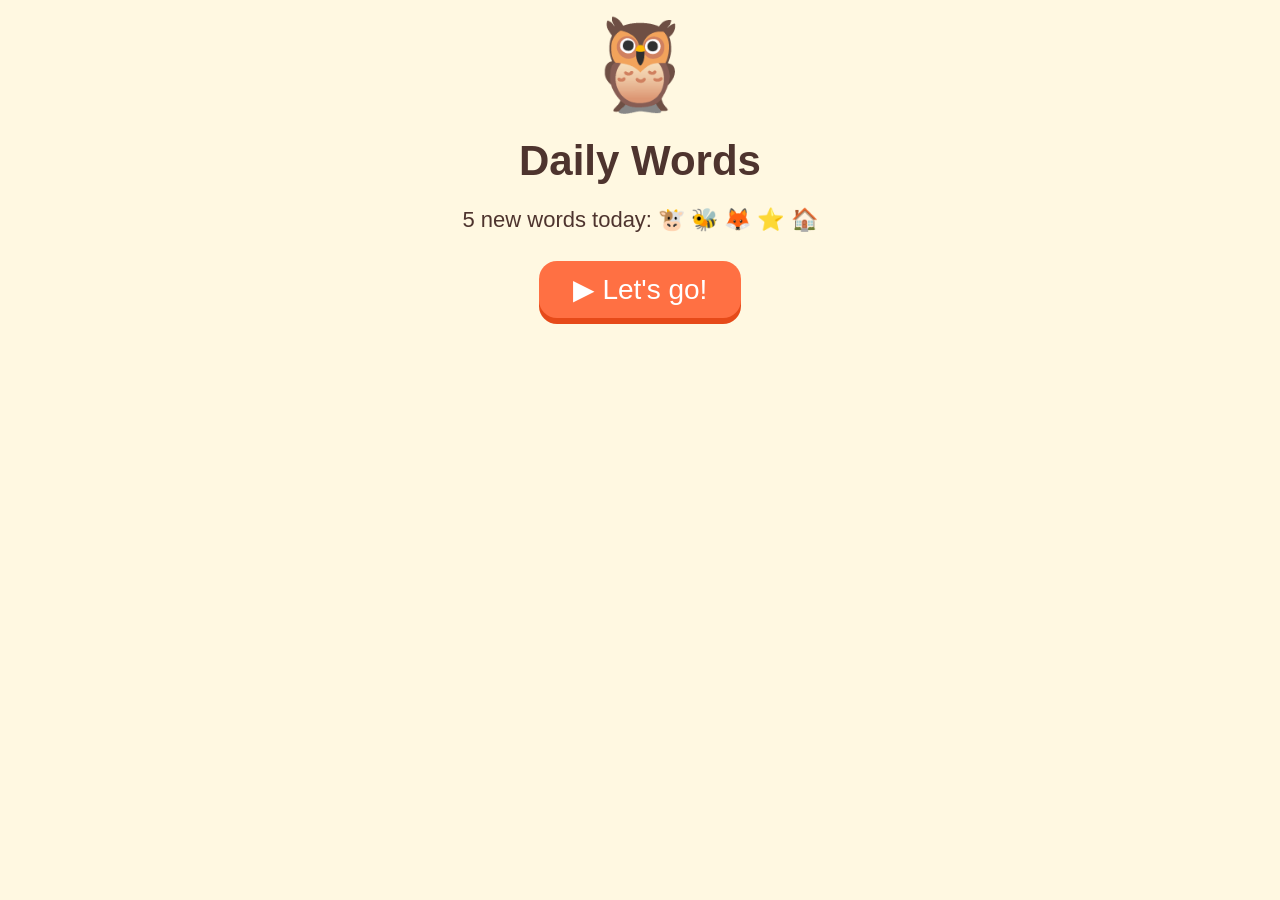
==== daily-words/index.html @ 186b1606 "Add Daily Words: a daily English word game for young kids Builds on the Spell With Me template. Each" ====
<!DOCTYPE html>
<html lang="en">
<head>
<meta charset="utf-8">
<meta name="viewport" content="width=device-width, initial-scale=1, user-scalable=no">
<title>Daily Words</title>
<style>
  * { box-sizing: border-box; -webkit-tap-highlight-color: transparent; }
  body { font-family: "Comic Sans MS", "Chalkboard SE", Arial, sans-serif; text-align: center;
         background: #fff8e1; margin: 0; padding: 12px; color: #4e342e; user-select: none; }
  button { font-family: inherit; cursor: pointer; }

  #top { display: flex; justify-content: space-between; align-items: center; max-width: 600px;
         margin: 0 auto; font-size: 22px; }
  #dots { display: flex; gap: 8px; }
  .dot { width: 18px; height: 18px; border-radius: 50%; background: #ffe0b2; }
  .dot.done { background: #66bb6a; }
  .dot.now { outline: 3px solid #ff7043; }

  #pic { font-size: 130px; line-height: 1.1; margin-top: 10px; cursor: pointer; display: inline-block; }
  #pic.bounce { animation: bounce .6s; }
  #hint-text { font-size: 18px; color: #a1887f; margin-bottom: 6px; }

  #slots { display: flex; justify-content: center; gap: 8px; margin: 10px 0 14px; }
  .slot { width: clamp(48px, 15vw, 76px); height: clamp(60px, 18vw, 90px); border-bottom: 6px solid #bcaaa4;
          font-size: clamp(40px, 12vw, 64px); color: #d7ccc8; display: flex; align-items: flex-end;
          justify-content: center; }
  .slot.filled { color: #2e7d32; border-color: #66bb6a; animation: pop .25s; }

  #tiles { min-height: 110px; }
  .tile { font-size: clamp(36px, 11vw, 50px); width: clamp(64px, 20vw, 90px); height: clamp(64px, 20vw, 90px);
          margin: 6px; border: none; border-radius: 20px; background: #42a5f5; color: white;
          box-shadow: 0 6px 0 #1e88e5; }
  .tile:active { transform: translateY(4px); box-shadow: 0 2px 0 #1e88e5; }
  .tile.wrong { background: #ef5350; box-shadow: 0 6px 0 #c62828; animation: shake .4s; }
  .tile.hint { animation: pulse 1s infinite; background: #ffca28; box-shadow: 0 6px 0 #ffa000; }

  #msg { font-size: 34px; min-height: 48px; margin: 8px 0; }
  .big { font-size: 28px; padding: 12px 34px; border-radius: 18px; border: none; background: #ff7043;
         color: white; box-shadow: 0 6px 0 #e64a19; margin: 6px; }
  .big.alt { background: #ab47bc; box-shadow: 0 6px 0 #7b1fa2; }
  .big:active { transform: translateY(4px); box-shadow: 0 2px 0 #e64a19; }
  #next { visibility: hidden; }

  .screen { display: none; }
  .screen.on { display: block; }
  #start h1, #done h1 { font-size: 42px; margin: 20px 0 6px; }
  #start .emoji { font-size: 90px; }
  #start p, #done p { font-size: 22px; }
  #learned { display: flex; flex-wrap: wrap; justify-content: center; gap: 12px; margin: 16px auto; max-width: 600px; }
  .learned { background: white; border-radius: 18px; padding: 10px 14px; font-size: 24px; border: none;
             box-shadow: 0 4px 0 #ffe0b2; min-width: 110px; }
  .learned span { display: block; font-size: 54px; }

  @keyframes pop { 0% { transform: scale(.4); } 100% { transform: scale(1); } }
  @keyframes shake { 0%,100% { transform: translateX(0); } 25% { transform: translateX(-8px); } 75% { transform: translateX(8px); } }
  @keyframes pulse { 50% { transform: scale(1.12); } }
  @keyframes bounce { 30% { transform: translateY(-25px) scale(1.1); } 60% { transform: translateY(0); } }
</style>
</head>
<body>

<!-- Start screen: a tap is needed before browsers allow speech -->
<div id="start" class="screen on">
  <div class="emoji">🦉</div>
  <h1>Daily Words</h1>
  <p id="today-label"></p>
  <p id="streak-label"></p>
  <button class="big" onclick="begin()">▶ Let's go!</button>
</div>

<!-- Play screen -->
<div id="play" class="screen">
  <div id="top">
    <span id="stars">⭐ 0</span>
    <div id="dots"></div>
    <span id="streak">🔥 0</span>
  </div>
  <div id="pic" title="Tap to hear the word"></div>
  <div id="hint-text">Tap the picture to hear it again</div>
  <div id="slots"></div>
  <div id="tiles"></div>
  <div id="msg"></div>
  <button id="next" class="big" onclick="nextWord()">Next ➜</button>
</div>

<!-- Finished screen -->
<div id="done" class="screen">
  <h1>🎉 You did it! 🎉</h1>
  <p>Today you learned:</p>
  <div id="learned"></div>
  <p id="done-streak"></p>
  <p>Come back tomorrow for new words!</p>
  <button class="big" onclick="playAgain()">🔁 Play again</button>
  <button class="big alt" onclick="bonusWord()">🎁 Bonus word</button>
</div>

<script>
  // ---------- Word bank ----------
  // Easy words (3 letters) and harder words (4–5 letters), each with a picture and a short sentence.
  const EASY = [
    { w: "cat", pic: "🐱", s: "The cat says meow." },
    { w: "dog", pic: "🐶", s: "The dog says woof." },
    { w: "sun", pic: "☀️", s: "The sun is hot." },
    { w: "bus", pic: "🚌", s: "We ride the bus." },
    { w: "pig", pic: "🐷", s: "The pig is pink." },
    { w: "cow", pic: "🐮", s: "The cow says moo." },
    { w: "bed", pic: "🛏️", s: "I sleep in my bed." },
    { w: "egg", pic: "🥚", s: "The hen lays an egg." },
    { w: "box", pic: "📦", s: "The toy is in the box." },
    { w: "fox", pic: "🦊", s: "The fox is orange." },
    { w: "bee", pic: "🐝", s: "The bee says buzz." },
    { w: "ant", pic: "🐜", s: "The ant is small." },
    { w: "owl", pic: "🦉", s: "The owl says hoot." },
    { w: "key", pic: "🔑", s: "The key opens the door." },
    { w: "car", pic: "🚗", s: "The car goes fast." },
    { w: "hat", pic: "🎩", s: "I wear a hat." },
    { w: "cup", pic: "🥤", s: "I drink from a cup." },
    { w: "red", pic: "🔴", s: "The apple is red." },
    { w: "hot", pic: "🔥", s: "Fire is hot." },
    { w: "ice", pic: "🧊", s: "Ice is cold." },
    { w: "run", pic: "🏃", s: "I can run fast." },
    { w: "yes", pic: "👍", s: "Yes, please." },
    { w: "map", pic: "🗺️", s: "Look at the map." },
    { w: "bat", pic: "🦇", s: "The bat flies at night." },
    { w: "pen", pic: "🖊️", s: "I write with a pen." },
    { w: "zoo", pic: "🦒", s: "We see animals at the zoo." },
    { w: "web", pic: "🕸️", s: "The spider makes a web." },
    { w: "toy", pic: "🧸", s: "I play with my toy." }
  ];
  const HARD = [
    { w: "ball", pic: "⚽", s: "Kick the ball." },
    { w: "fish", pic: "🐟", s: "The fish can swim." },
    { w: "frog", pic: "🐸", s: "The frog can jump." },
    { w: "duck", pic: "🦆", s: "The duck says quack." },
    { w: "cake", pic: "🎂", s: "I like birthday cake." },
    { w: "book", pic: "📖", s: "I read a book." },
    { w: "star", pic: "⭐", s: "The star shines at night." },
    { w: "moon", pic: "🌙", s: "The moon is in the sky." },
    { w: "tree", pic: "🌳", s: "The tree is tall." },
    { w: "ship", pic: "🚢", s: "The ship sails on the sea." },
    { w: "milk", pic: "🥛", s: "I drink milk." },
    { w: "bird", pic: "🐦", s: "The bird can fly." },
    { w: "door", pic: "🚪", s: "Open the door." },
    { w: "hand", pic: "✋", s: "Wave your hand." },
    { w: "rain", pic: "🌧️", s: "The rain is wet." },
    { w: "lion", pic: "🦁", s: "The lion says roar." },
    { w: "bear", pic: "🐻", s: "The bear is big." },
    { w: "shoe", pic: "👟", s: "Put on your shoe." },
    { w: "sock", pic: "🧦", s: "I have a red sock." },
    { w: "stop", pic: "🛑", s: "Stop at the red light." },
    { w: "apple", pic: "🍎", s: "I eat an apple." },
    { w: "house", pic: "🏠", s: "This is my house." },
    { w: "horse", pic: "🐴", s: "The horse can run." },
    { w: "train", pic: "🚆", s: "The train goes choo choo." },
    { w: "bread", pic: "🍞", s: "I eat bread." },
    { w: "snake", pic: "🐍", s: "The snake says hiss." },
    { w: "mouse", pic: "🐭", s: "The mouse says squeak." },
    { w: "plane", pic: "✈️", s: "The plane flies high." },
    { w: "smile", pic: "😊", s: "I smile when I am happy." },
    { w: "heart", pic: "❤️", s: "I love you with all my heart." }
  ];
  const EASY_PER_DAY = 3, HARD_PER_DAY = 2;

  // ---------- Daily selection ----------
  // Each word list is shuffled once with a fixed seed, then each day takes the next slice,
  // so every word appears before any word repeats and everyone gets the same words on the same day.
  function rng(seed) {
    return () => {
      seed |= 0; seed = seed + 0x6D2B79F5 | 0;
      let t = Math.imul(seed ^ seed >>> 15, 1 | seed);
      t = t + Math.imul(t ^ t >>> 7, 61 | t) ^ t;
      return ((t ^ t >>> 14) >>> 0) / 4294967296;
    };
  }
  function seededShuffle(arr, seed) {
    const a = arr.slice(), r = rng(seed);
    for (let k = a.length - 1; k > 0; k--) { const j = Math.floor(r() * (k + 1)); [a[k], a[j]] = [a[j], a[k]]; }
    return a;
  }
  function slice(list, count, day, seed) {
    const order = seededShuffle(list, seed), out = [];
    for (let k = 0; k < count; k++) out.push(order[(day * count + k) % order.length]);
    return out;
  }
  const now = new Date();
  const todayKey = now.getFullYear() + "-" + (now.getMonth() + 1) + "-" + now.getDate();
  const dayNum = Math.floor(Date.UTC(now.getFullYear(), now.getMonth(), now.getDate()) / 86400000);
  const yesterdayKey = (() => { const d = new Date(now); d.setDate(d.getDate() - 1);
    return d.getFullYear() + "-" + (d.getMonth() + 1) + "-" + d.getDate(); })();
  const todaysWords = slice(EASY, EASY_PER_DAY, dayNum, 7).concat(slice(HARD, HARD_PER_DAY, dayNum, 11));

  // ---------- Saved progress (best effort; the game works without it) ----------
  function load(key, fallback) { try { const v = localStorage.getItem(key); return v ? JSON.parse(v) : fallback; } catch (e) { return fallback; } }
  function save(key, val) { try { localStorage.setItem(key, JSON.stringify(val)); } catch (e) {} }
  let progress = load("dw-progress", { stars: 0, streak: 0, lastDay: null });
  let doneToday = load("dw-day-" + todayKey, []);

  // ---------- Speech ----------
  let voice = null;
  function pickVoice() {
    const vs = speechSynthesis.getVoices();
    voice = vs.find(v => /en[-_]US/i.test(v.lang) && /female|samantha|google/i.test(v.name))
         || vs.find(v => /^en/i.test(v.lang)) || null;
  }
  if ("speechSynthesis" in window) { pickVoice(); speechSynthesis.onvoiceschanged = pickVoice; }
  function say(text, rate) {
    if (!("speechSynthesis" in window)) return;
    speechSynthesis.cancel();
    const u = new SpeechSynthesisUtterance(text);
    u.rate = rate || 0.8; u.pitch = 1.1;
    if (voice) u.voice = voice;
    speechSynthesis.speak(u);
  }

  // ---------- Game ----------
  let list = todaysWords, i = 0, typed = "", misses = 0, bonus = false;
  const $ = id => document.getElementById(id);
  const cheers = ["Great job!", "Super!", "Well done!", "Awesome!", "You did it!", "Fantastic!"];

  function show(id) { document.querySelectorAll(".screen").forEach(s => s.classList.toggle("on", s.id === id)); }

  function begin() {
    say("Hello! Let's learn some words.");
    // Start at the first word not finished today
    i = todaysWords.findIndex(x => !doneToday.includes(x.w));
    if (i === -1) { showDone(); return; }
    list = todaysWords; bonus = false;
    show("play");
    setTimeout(loadWord, 1200);
  }

  function shuffle(letters) {
    const word = letters.join("");
    let out = letters;
    for (let tries = 0; tries < 20 && (tries === 0 || (out.join("") === word && letters.length > 1)); tries++)
      out = seededShuffle(letters, Math.floor(Math.random() * 1e9));
    return out;
  }

  function renderTop() {
    $("stars").textContent = "⭐ " + progress.stars;
    $("streak").textContent = "🔥 " + progress.streak;
    const dots = $("dots"); dots.innerHTML = "";
    if (bonus) return;
    todaysWords.forEach((x, k) => {
      const d = document.createElement("div");
      d.className = "dot" + (doneToday.includes(x.w) ? " done" : "") + (k === i ? " now" : "");
      dots.appendChild(d);
    });
  }

  function loadWord() {
    const cur = list[i];
    typed = ""; misses = 0;
    renderTop();
    $("pic").textContent = cur.pic;
    $("msg").textContent = "";
    $("next").style.visibility = "hidden";

    const slots = $("slots"); slots.innerHTML = "";
    cur.w.toUpperCase().split("").forEach(l => {
      const s = document.createElement("div");
      s.className = "slot"; s.textContent = l; // faint letter as a guide
      slots.appendChild(s);
    });

    const box = $("tiles"); box.innerHTML = "";
    shuffle(cur.w.toUpperCase().split("")).forEach(l => {
      const b = document.createElement("button");
      b.className = "tile"; b.textContent = l;
      b.onclick = () => tap(l, b);
      box.appendChild(b);
    });
    sayWord();
  }

  function sayWord() {
    const cur = list[i];
    $("pic").classList.remove("bounce"); void $("pic").offsetWidth; $("pic").classList.add("bounce");
    say(cur.w + ". " + cur.s + " " + cur.w + ".");
  }

  function tap(letter, btn) {
    const target = list[i].w.toUpperCase();
    if (typed === target) return;
    if (letter === target[typed.length]) {
      say(letter, 1);
      document.querySelectorAll(".tile.hint").forEach(t => t.classList.remove("hint"));
      $("slots").children[typed.length].classList.add("filled");
      typed += letter; misses = 0;
      btn.style.visibility = "hidden";
      if (typed === target) finishWord();
    } else {
      say("Oops! Try again.", 1);
      btn.classList.add("wrong");
      setTimeout(() => btn.classList.remove("wrong"), 400);
      if (++misses >= 2) showHint();
    }
  }

  function showHint() {
    const need = list[i].w.toUpperCase()[typed.length];
    const tile = [...document.querySelectorAll(".tile")].find(t => t.style.visibility !== "hidden" && t.textContent === need);
    if (tile) tile.classList.add("hint");
  }

  function finishWord() {
    const cur = list[i];
    const cheer = cheers[Math.floor(Math.random() * cheers.length)];
    $("msg").textContent = "🎉 " + cheer + " ⭐";
    progress.stars++;
    if (!bonus && !doneToday.includes(cur.w)) { doneToday.push(cur.w); save("dw-day-" + todayKey, doneToday); }
    if (!bonus && doneToday.length === todaysWords.length && progress.lastDay !== todayKey) {
      progress.streak = progress.lastDay === yesterdayKey ? progress.streak + 1 : 1;
      progress.lastDay = todayKey;
    }
    save("dw-progress", progress);
    renderTop();
    setTimeout(() => say(cheer + " " + cur.w.split("").join(", ") + ". " + cur.w + "!"), 500);
    $("next").style.visibility = "visible";
  }

  function nextWord() {
    if (bonus) { bonusWord(); return; }
    const k = todaysWords.findIndex(x => !doneToday.includes(x.w));
    if (k === -1) { showDone(); return; }
    i = k; loadWord();
  }

  function showDone() {
    show("done");
    const box = $("learned"); box.innerHTML = "";
    todaysWords.forEach(x => {
      const b = document.createElement("button");
      b.className = "learned";
      b.innerHTML = "<span>" + x.pic + "</span>" + x.w;
      b.onclick = () => say(x.w + ". " + x.s);
      box.appendChild(b);
    });
    $("done-streak").textContent = "🔥 " + progress.streak + " day" + (progress.streak === 1 ? "" : "s") + " in a row!  ⭐ " + progress.stars + " stars";
    say("You did it! You learned " + todaysWords.length + " words today. Tap a picture to hear it again.");
  }

  function playAgain() {
    list = todaysWords; bonus = false;
    doneToday = []; save("dw-day-" + todayKey, doneToday);
    i = 0; show("play"); loadWord();
  }

  function bonusWord() {
    const pool = EASY.concat(HARD).filter(x => !todaysWords.includes(x));
    list = [pool[Math.floor(Math.random() * pool.length)]];
    i = 0; bonus = true; show("play"); loadWord();
  }

  $("pic").onclick = sayWord;

  // Start screen labels
  $("today-label").textContent = doneToday.length >= todaysWords.length
    ? "You finished today's words! 🌟"
    : todaysWords.length + " new words today: " + todaysWords.map(x => x.pic).join(" ");
  $("streak-label").textContent = progress.streak ? "🔥 " + progress.streak + " day streak  ⭐ " + progress.stars : "";
</script>
</body>
</html>
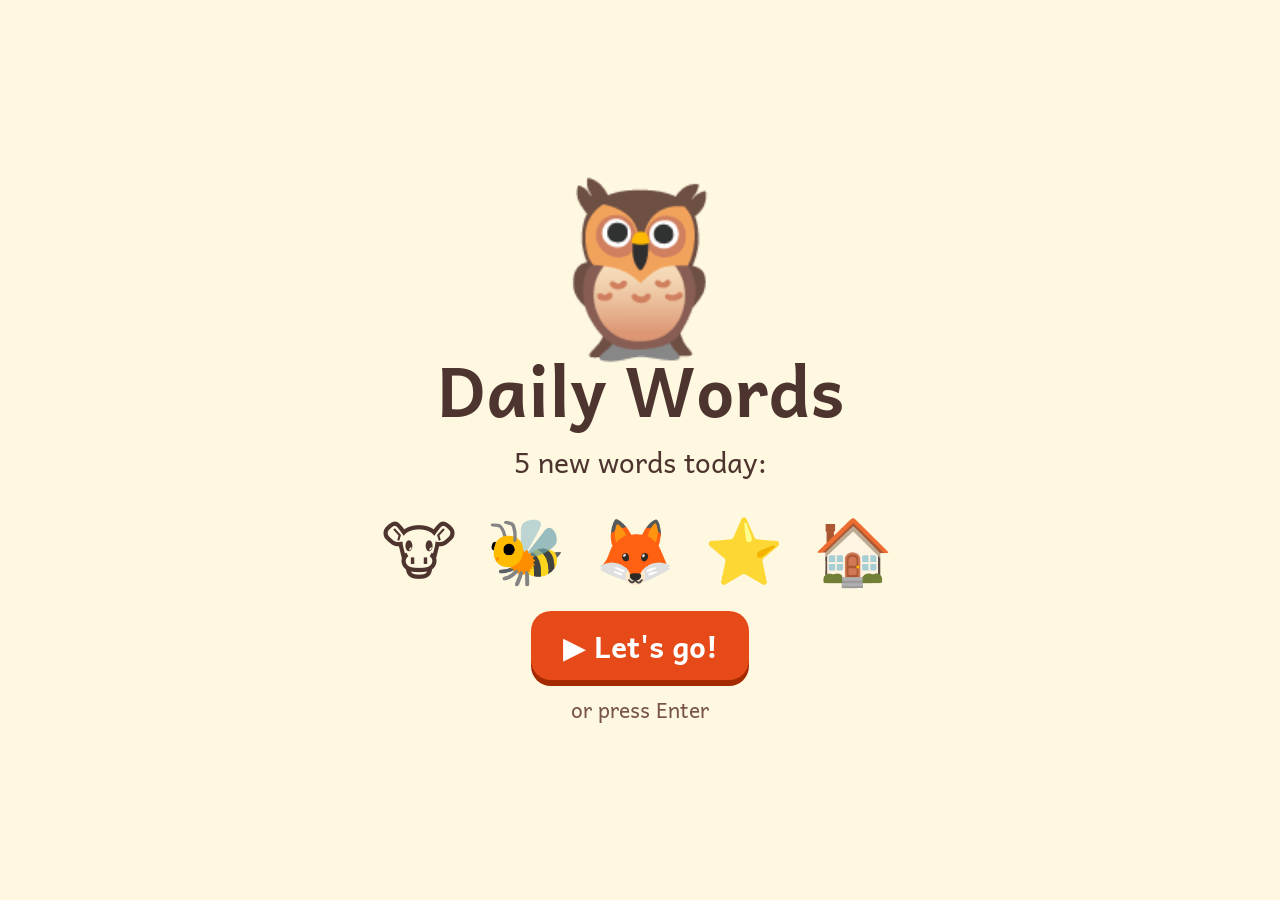
==== commit f7ee8c15: "Daily Words: responsive layout for phone, tablet and desktop Reviewed in Figma at phone, phone-lands" ====
--- a/daily-words/index.html
+++ b/daily-words/index.html
@@ -2,98 +2,214 @@
 <html lang="en">
 <head>
 <meta charset="utf-8">
-<meta name="viewport" content="width=device-width, initial-scale=1, user-scalable=no">
+<meta name="viewport" content="width=device-width, initial-scale=1, viewport-fit=cover">
+<meta name="theme-color" content="#fff8e1">
 <title>Daily Words</title>
+<link rel="preconnect" href="https://fonts.googleapis.com">
+<link rel="preconnect" href="https://fonts.gstatic.com" crossorigin>
+<link href="https://fonts.googleapis.com/css2?family=Andika:wght@400;700&display=swap" rel="stylesheet">
 <style>
+  :root {
+    --bg: #fff8e1;
+    --card: #ffffff;
+    --card-edge: #ffe0b2;
+    --ink: #4e342e;
+    --muted: #795548;
+    --guide: #d7ccc8;
+    --line: #bcaaa4;
+    --good: #2e7d32;
+    --good-soft: #66bb6a;
+    --tile: #1976d2;
+    --tile-edge: #0d47a1;
+    --wrong: #d32f2f;
+    --wrong-edge: #8e0000;
+    --hint: #ffca28;
+    --hint-edge: #ff8f00;
+    --go: #e64a19;
+    --go-edge: #a52a00;
+    --alt: #8e24aa;
+    --alt-edge: #5c007a;
+
+    /* Sizes scale with the smaller of width and height so nothing overflows */
+    --pic: clamp(84px, min(34vw, 24vh), 200px);
+    --tile-size: clamp(52px, min(16vw, 12vh), 96px);
+    --tile-font: calc(var(--tile-size) * 0.56);
+    --slot-w: clamp(44px, min(14vw, 10vh), 80px);
+    --slot-font: calc(var(--slot-w) * 0.86);
+    --gap: clamp(8px, 1.6vw, 14px);
+  }
+
   * { box-sizing: border-box; -webkit-tap-highlight-color: transparent; }
-  body { font-family: "Comic Sans MS", "Chalkboard SE", Arial, sans-serif; text-align: center;
-         background: #fff8e1; margin: 0; padding: 12px; color: #4e342e; user-select: none; }
-  button { font-family: inherit; cursor: pointer; }
-
-  #top { display: flex; justify-content: space-between; align-items: center; max-width: 600px;
-         margin: 0 auto; font-size: 22px; }
+  html, body { margin: 0; height: 100%; }
+  body { font-family: "Andika", "Comic Sans MS", "Chalkboard SE", system-ui, sans-serif; text-align: center;
+         background: var(--bg); color: var(--ink); user-select: none; -webkit-user-select: none;
+         touch-action: manipulation; }
+  button { font-family: inherit; cursor: pointer; color: inherit; }
+  button:focus-visible { outline: 4px solid var(--alt); outline-offset: 4px; }
+
+  /* ---------- Screens ---------- */
+  .screen { display: none; min-height: 100vh; min-height: 100dvh; width: 100%; max-width: 1100px; margin: 0 auto;
+            padding: max(12px, env(safe-area-inset-top)) max(16px, env(safe-area-inset-right))
+                     max(16px, env(safe-area-inset-bottom)) max(16px, env(safe-area-inset-left)); }
+  .screen.on { display: flex; flex-direction: column; align-items: center; justify-content: center; gap: 12px; }
+  h1 { font-size: clamp(32px, 7vw, 56px); margin: 0; line-height: 1.1; }
+  p { font-size: clamp(18px, 3.4vw, 24px); margin: 0; }
+
+  /* ---------- Start ---------- */
+  #start .mascot { font-size: clamp(72px, min(26vw, 20vh), 140px); line-height: 1; }
+  #today-row { font-size: clamp(32px, 9vw, 52px); letter-spacing: 6px; }
+  #streak-label:empty { display: none; }
+
+  /* ---------- Play ---------- */
+  #play.on { justify-content: flex-start; }
+  #top { display: flex; justify-content: space-between; align-items: center; width: 100%; max-width: 720px;
+         font-size: clamp(18px, 3.6vw, 26px); font-weight: 700; }
+  #top span { background: var(--card); border-radius: 999px; padding: 4px 14px; box-shadow: 0 3px 0 var(--card-edge); }
   #dots { display: flex; gap: 8px; }
-  .dot { width: 18px; height: 18px; border-radius: 50%; background: #ffe0b2; }
-  .dot.done { background: #66bb6a; }
-  .dot.now { outline: 3px solid #ff7043; }
-
-  #pic { font-size: 130px; line-height: 1.1; margin-top: 10px; cursor: pointer; display: inline-block; }
+  .dot { width: clamp(14px, 3vw, 20px); height: clamp(14px, 3vw, 20px); border-radius: 50%; background: var(--card-edge); }
+  .dot.done { background: var(--good-soft); }
+  .dot.now { outline: 3px solid var(--go); outline-offset: 2px; }
+
+  .stage { flex: 1; width: 100%; display: flex; flex-direction: column; align-items: center; justify-content: center;
+           gap: clamp(8px, 2vh, 20px); }
+  .picture { display: flex; flex-direction: column; align-items: center; gap: 6px; }
+  #pic { font-size: var(--pic); line-height: 1.1; background: var(--card); border: none; border-radius: 32px;
+         padding: 8px clamp(16px, 4vw, 32px); box-shadow: 0 6px 0 var(--card-edge); }
   #pic.bounce { animation: bounce .6s; }
-  #hint-text { font-size: 18px; color: #a1887f; margin-bottom: 6px; }
-
-  #slots { display: flex; justify-content: center; gap: 8px; margin: 10px 0 14px; }
-  .slot { width: clamp(48px, 15vw, 76px); height: clamp(60px, 18vw, 90px); border-bottom: 6px solid #bcaaa4;
-          font-size: clamp(40px, 12vw, 64px); color: #d7ccc8; display: flex; align-items: flex-end;
-          justify-content: center; }
-  .slot.filled { color: #2e7d32; border-color: #66bb6a; animation: pop .25s; }
-
-  #tiles { min-height: 110px; }
-  .tile { font-size: clamp(36px, 11vw, 50px); width: clamp(64px, 20vw, 90px); height: clamp(64px, 20vw, 90px);
-          margin: 6px; border: none; border-radius: 20px; background: #42a5f5; color: white;
-          box-shadow: 0 6px 0 #1e88e5; }
-  .tile:active { transform: translateY(4px); box-shadow: 0 2px 0 #1e88e5; }
-  .tile.wrong { background: #ef5350; box-shadow: 0 6px 0 #c62828; animation: shake .4s; }
-  .tile.hint { animation: pulse 1s infinite; background: #ffca28; box-shadow: 0 6px 0 #ffa000; }
-
-  #msg { font-size: 34px; min-height: 48px; margin: 8px 0; }
-  .big { font-size: 28px; padding: 12px 34px; border-radius: 18px; border: none; background: #ff7043;
-         color: white; box-shadow: 0 6px 0 #e64a19; margin: 6px; }
-  .big.alt { background: #ab47bc; box-shadow: 0 6px 0 #7b1fa2; }
-  .big:active { transform: translateY(4px); box-shadow: 0 2px 0 #e64a19; }
+  .hint-text { font-size: clamp(15px, 2.8vw, 19px); color: var(--muted); }
+  .kbd { display: none; }
+
+  .spell { display: flex; flex-direction: column; align-items: center; gap: clamp(8px, 2vh, 18px); width: 100%; }
+  #slots { display: flex; justify-content: center; gap: var(--gap); }
+  .slot { width: var(--slot-w); height: calc(var(--slot-w) * 1.2); border-bottom: 6px solid var(--line);
+          font-size: var(--slot-font); line-height: 1; color: var(--guide); font-weight: 700;
+          display: flex; align-items: flex-end; justify-content: center; padding-bottom: 4px; }
+  .slot.filled { color: var(--good); border-color: var(--good-soft); animation: pop .25s; }
+
+  #tiles { display: flex; flex-wrap: wrap; justify-content: center; gap: var(--gap);
+           min-height: calc(var(--tile-size) + 8px); max-width: 640px; }
+  .tile { font-size: var(--tile-font); font-weight: 700; width: var(--tile-size); height: var(--tile-size);
+          border: none; border-radius: 22%; background: var(--tile); color: #fff; box-shadow: 0 6px 0 var(--tile-edge);
+          transition: transform .08s; }
+  .tile:active { transform: translateY(4px); box-shadow: 0 2px 0 var(--tile-edge); }
+  .tile.used { visibility: hidden; }
+  .tile.wrong { background: var(--wrong); box-shadow: 0 6px 0 var(--wrong-edge); animation: shake .4s; }
+  .tile.hint { background: var(--hint); color: var(--ink); box-shadow: 0 6px 0 var(--hint-edge); animation: pulse 1s infinite; }
+
+  #msg { font-size: clamp(24px, 5vw, 36px); font-weight: 700; min-height: 1.3em; }
+  .big { font-size: clamp(22px, 4.4vw, 30px); font-weight: 700; min-height: 60px; padding: 10px 32px; border-radius: 20px;
+         border: none; background: var(--go); color: #fff; box-shadow: 0 6px 0 var(--go-edge); }
+  .big:active { transform: translateY(4px); box-shadow: 0 2px 0 var(--go-edge); }
+  .big.alt { background: var(--alt); box-shadow: 0 6px 0 var(--alt-edge); }
   #next { visibility: hidden; }
 
-  .screen { display: none; }
-  .screen.on { display: block; }
-  #start h1, #done h1 { font-size: 42px; margin: 20px 0 6px; }
-  #start .emoji { font-size: 90px; }
-  #start p, #done p { font-size: 22px; }
-  #learned { display: flex; flex-wrap: wrap; justify-content: center; gap: 12px; margin: 16px auto; max-width: 600px; }
-  .learned { background: white; border-radius: 18px; padding: 10px 14px; font-size: 24px; border: none;
-             box-shadow: 0 4px 0 #ffe0b2; min-width: 110px; }
-  .learned span { display: block; font-size: 54px; }
+  /* ---------- Done ---------- */
+  /* Flex (not grid) so an odd last row stays centred */
+  #learned { display: flex; flex-wrap: wrap; justify-content: center; gap: 12px; width: 100%; max-width: 760px; margin: 8px 0; }
+  .learned { flex: 0 0 clamp(96px, 27vw, 136px); background: var(--card); border-radius: 20px; padding: 10px;
+             font-size: clamp(20px, 4vw, 26px); border: none; box-shadow: 0 5px 0 var(--card-edge); }
+  .learned span { display: block; font-size: clamp(44px, 10vw, 64px); line-height: 1.2; }
+  .buttons { display: flex; flex-wrap: wrap; justify-content: center; gap: 12px; margin-top: 8px; }
+
+  /* ---------- Wide or landscape screens: picture on the left, spelling on the right ---------- */
+  @media (orientation: landscape) and (min-width: 640px) {
+    :root {
+      --pic: clamp(84px, min(20vw, 36vh), 280px);
+      --tile-size: clamp(52px, min(8vw, 14vh), 116px);
+      --slot-w: clamp(44px, min(7vw, 12vh), 100px);
+    }
+    #top { max-width: 1040px; }
+    .stage { flex-direction: row; justify-content: center; gap: clamp(24px, 6vw, 96px); }
+    .picture { flex: 0 0 auto; }
+    .spell { width: auto; flex: 0 1 auto; min-width: 0; }
+    #pic { padding: 16px clamp(24px, 3vw, 48px); }
+  }
+
+  /* Large desktop screens: scale the headings and start screen up too */
+  @media (min-width: 1200px) and (min-height: 760px) {
+    h1 { font-size: 68px; }
+    p { font-size: 28px; }
+    #start .mascot { font-size: 170px; }
+    #today-row { font-size: 64px; }
+    #top { font-size: 30px; }
+    .hint-text { font-size: 21px; }
+  }
+
+  /* Phones held sideways: tighten vertical spacing */
+  @media (orientation: landscape) and (max-height: 500px) {
+    .screen.on { gap: 6px; }
+    .hint-text { display: none; }
+    #start .mascot { font-size: 64px; }
+    h1 { font-size: 34px; }
+    p { font-size: 18px; }
+    .learned { flex-basis: 104px; padding: 6px; font-size: 20px; }
+    .learned span { font-size: 40px; }
+    .big { min-height: 52px; padding: 6px 26px; font-size: 22px; }
+  }
+
+  /* Mouse and keyboard: say so */
+  @media (hover: hover) and (pointer: fine) {
+    .kbd { display: inline; }
+    .tile:hover, .big:hover, #pic:hover, .learned:hover { filter: brightness(1.08); }
+  }
+
+  @media (prefers-reduced-motion: reduce) {
+    *, *::before, *::after { animation: none !important; transition: none !important; }
+  }
 
   @keyframes pop { 0% { transform: scale(.4); } 100% { transform: scale(1); } }
   @keyframes shake { 0%,100% { transform: translateX(0); } 25% { transform: translateX(-8px); } 75% { transform: translateX(8px); } }
   @keyframes pulse { 50% { transform: scale(1.12); } }
-  @keyframes bounce { 30% { transform: translateY(-25px) scale(1.1); } 60% { transform: translateY(0); } }
+  @keyframes bounce { 30% { transform: translateY(-20px) scale(1.06); } 60% { transform: translateY(0); } }
 </style>
 </head>
 <body>
 
 <!-- Start screen: a tap is needed before browsers allow speech -->
-<div id="start" class="screen on">
-  <div class="emoji">🦉</div>
+<main id="start" class="screen on">
+  <div class="mascot" aria-hidden="true">🦉</div>
   <h1>Daily Words</h1>
   <p id="today-label"></p>
+  <div id="today-row" aria-hidden="true"></div>
   <p id="streak-label"></p>
-  <button class="big" onclick="begin()">▶ Let's go!</button>
-</div>
+  <button class="big" id="go" onclick="begin()">▶ Let's go!</button>
+  <p class="hint-text kbd">or press Enter</p>
+</main>
 
 <!-- Play screen -->
-<div id="play" class="screen">
-  <div id="top">
-    <span id="stars">⭐ 0</span>
-    <div id="dots"></div>
-    <span id="streak">🔥 0</span>
+<main id="play" class="screen">
+  <header id="top">
+    <span id="stars" aria-label="Stars">⭐ 0</span>
+    <div id="dots" aria-hidden="true"></div>
+    <span id="streak" aria-label="Days in a row">🔥 0</span>
+  </header>
+  <div class="stage">
+    <section class="picture">
+      <button id="pic" aria-label="Hear the word again"></button>
+      <div class="hint-text">Tap the picture to hear it<span class="kbd"> · or press Space</span></div>
+    </section>
+    <section class="spell">
+      <div id="slots" aria-hidden="true"></div>
+      <div id="tiles"></div>
+      <div id="msg" aria-live="polite"></div>
+      <button id="next" class="big" onclick="nextWord()">Next ➜</button>
+      <div class="hint-text kbd">Type the letters on your keyboard too</div>
+    </section>
   </div>
-  <div id="pic" title="Tap to hear the word"></div>
-  <div id="hint-text">Tap the picture to hear it again</div>
-  <div id="slots"></div>
-  <div id="tiles"></div>
-  <div id="msg"></div>
-  <button id="next" class="big" onclick="nextWord()">Next ➜</button>
-</div>
+</main>
 
 <!-- Finished screen -->
-<div id="done" class="screen">
+<main id="done" class="screen">
   <h1>🎉 You did it! 🎉</h1>
   <p>Today you learned:</p>
   <div id="learned"></div>
   <p id="done-streak"></p>
   <p>Come back tomorrow for new words!</p>
-  <button class="big" onclick="playAgain()">🔁 Play again</button>
-  <button class="big alt" onclick="bonusWord()">🎁 Bonus word</button>
-</div>
+  <div class="buttons">
+    <button class="big" onclick="playAgain()">🔁 Play again</button>
+    <button class="big alt" onclick="bonusWord()">🎁 Bonus word</button>
+  </div>
+</main>
 
 <script>
   // ---------- Word bank ----------
@@ -184,10 +300,10 @@
     return out;
   }
   const now = new Date();
-  const todayKey = now.getFullYear() + "-" + (now.getMonth() + 1) + "-" + now.getDate();
+  const dateKey = d => d.getFullYear() + "-" + (d.getMonth() + 1) + "-" + d.getDate();
+  const todayKey = dateKey(now);
+  const yesterdayKey = (() => { const d = new Date(now); d.setDate(d.getDate() - 1); return dateKey(d); })();
   const dayNum = Math.floor(Date.UTC(now.getFullYear(), now.getMonth(), now.getDate()) / 86400000);
-  const yesterdayKey = (() => { const d = new Date(now); d.setDate(d.getDate() - 1);
-    return d.getFullYear() + "-" + (d.getMonth() + 1) + "-" + d.getDate(); })();
   const todaysWords = slice(EASY, EASY_PER_DAY, dayNum, 7).concat(slice(HARD, HARD_PER_DAY, dayNum, 11));
 
   // ---------- Saved progress (best effort; the game works without it) ----------
@@ -217,23 +333,28 @@
   let list = todaysWords, i = 0, typed = "", misses = 0, bonus = false;
   const $ = id => document.getElementById(id);
   const cheers = ["Great job!", "Super!", "Well done!", "Awesome!", "You did it!", "Fantastic!"];
-
-  function show(id) { document.querySelectorAll(".screen").forEach(s => s.classList.toggle("on", s.id === id)); }
+  let screen = "start";
+
+  function show(id) {
+    screen = id;
+    document.querySelectorAll(".screen").forEach(s => s.classList.toggle("on", s.id === id));
+    window.scrollTo(0, 0);
+  }
 
   function begin() {
     say("Hello! Let's learn some words.");
-    // Start at the first word not finished today
     i = todaysWords.findIndex(x => !doneToday.includes(x.w));
     if (i === -1) { showDone(); return; }
     list = todaysWords; bonus = false;
     show("play");
-    setTimeout(loadWord, 1200);
+    loadWord(false);
+    setTimeout(sayWord, 1400);
   }
 
   function shuffle(letters) {
     const word = letters.join("");
-    let out = letters;
-    for (let tries = 0; tries < 20 && (tries === 0 || (out.join("") === word && letters.length > 1)); tries++)
+    let out = seededShuffle(letters, Math.floor(Math.random() * 1e9));
+    for (let tries = 0; tries < 20 && letters.length > 1 && out.join("") === word; tries++)
       out = seededShuffle(letters, Math.floor(Math.random() * 1e9));
     return out;
   }
@@ -242,7 +363,7 @@
     $("stars").textContent = "⭐ " + progress.stars;
     $("streak").textContent = "🔥 " + progress.streak;
     const dots = $("dots"); dots.innerHTML = "";
-    if (bonus) return;
+    if (bonus) { dots.textContent = "🎁"; return; }
     todaysWords.forEach((x, k) => {
       const d = document.createElement("div");
       d.className = "dot" + (doneToday.includes(x.w) ? " done" : "") + (k === i ? " now" : "");
@@ -250,7 +371,7 @@
     });
   }
 
-  function loadWord() {
+  function loadWord(speak) {
     const cur = list[i];
     typed = ""; misses = 0;
     renderTop();
@@ -269,10 +390,11 @@
     shuffle(cur.w.toUpperCase().split("")).forEach(l => {
       const b = document.createElement("button");
       b.className = "tile"; b.textContent = l;
+      b.setAttribute("aria-label", "Letter " + l);
       b.onclick = () => tap(l, b);
       box.appendChild(b);
     });
-    sayWord();
+    if (speak !== false) sayWord();
   }
 
   function sayWord() {
@@ -283,13 +405,13 @@
 
   function tap(letter, btn) {
     const target = list[i].w.toUpperCase();
-    if (typed === target) return;
+    if (typed === target || btn.classList.contains("used")) return;
     if (letter === target[typed.length]) {
       say(letter, 1);
       document.querySelectorAll(".tile.hint").forEach(t => t.classList.remove("hint"));
       $("slots").children[typed.length].classList.add("filled");
       typed += letter; misses = 0;
-      btn.style.visibility = "hidden";
+      btn.classList.add("used");
       if (typed === target) finishWord();
     } else {
       say("Oops! Try again.", 1);
@@ -301,7 +423,7 @@
 
   function showHint() {
     const need = list[i].w.toUpperCase()[typed.length];
-    const tile = [...document.querySelectorAll(".tile")].find(t => t.style.visibility !== "hidden" && t.textContent === need);
+    const tile = [...document.querySelectorAll(".tile:not(.used)")].find(t => t.textContent === need);
     if (tile) tile.classList.add("hint");
   }
 
@@ -319,6 +441,7 @@
     renderTop();
     setTimeout(() => say(cheer + " " + cur.w.split("").join(", ") + ". " + cur.w + "!"), 500);
     $("next").style.visibility = "visible";
+    $("next").focus({ preventScroll: true });
   }
 
   function nextWord() {
@@ -349,18 +472,32 @@
   }
 
   function bonusWord() {
-    const pool = EASY.concat(HARD).filter(x => !todaysWords.includes(x));
+    const pool = EASY.concat(HARD).filter(x => !todaysWords.includes(x) && x !== list[i]);
     list = [pool[Math.floor(Math.random() * pool.length)]];
     i = 0; bonus = true; show("play"); loadWord();
   }
 
+  // ---------- Keyboard (desktop) ----------
+  document.addEventListener("keydown", e => {
+    if (e.ctrlKey || e.metaKey || e.altKey) return;
+    if (screen === "start" && e.key === "Enter") { e.preventDefault(); begin(); return; }
+    if (screen !== "play") return;
+    if (e.key === " ") { e.preventDefault(); sayWord(); return; }
+    if (e.key === "Enter" && $("next").style.visibility === "visible") { e.preventDefault(); nextWord(); return; }
+    if (/^[a-z]$/i.test(e.key)) {
+      const L = e.key.toUpperCase();
+      const free = [...document.querySelectorAll(".tile:not(.used)")].filter(t => t.textContent === L);
+      if (free.length) tap(L, free[0]);
+    }
+  });
+
   $("pic").onclick = sayWord;
 
   // Start screen labels
-  $("today-label").textContent = doneToday.length >= todaysWords.length
-    ? "You finished today's words! 🌟"
-    : todaysWords.length + " new words today: " + todaysWords.map(x => x.pic).join(" ");
-  $("streak-label").textContent = progress.streak ? "🔥 " + progress.streak + " day streak  ⭐ " + progress.stars : "";
+  const finished = doneToday.length >= todaysWords.length;
+  $("today-label").textContent = finished ? "You finished today's words! 🌟" : todaysWords.length + " new words today:";
+  $("today-row").textContent = todaysWords.map(x => x.pic).join(" ");
+  $("streak-label").textContent = progress.streak ? "🔥 " + progress.streak + " day streak  ·  ⭐ " + progress.stars + " stars" : "";
 </script>
 </body>
 </html>
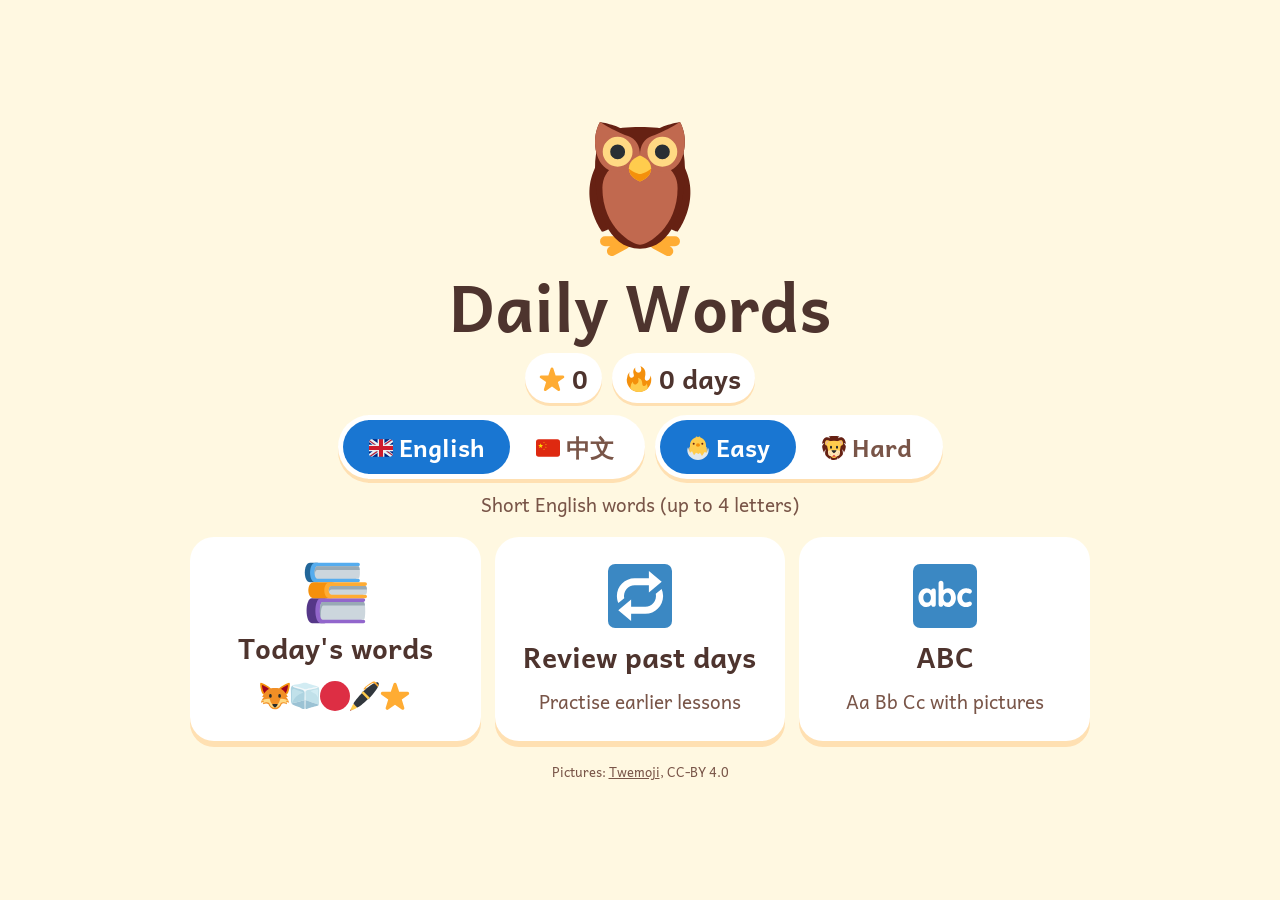
==== commit 68890bcf: "Daily Words v2: Chinese, Easy/Hard, alphabet, past-day review, pictures - Language switch: English o" ====
--- a/daily-words/index.html
+++ b/daily-words/index.html
@@ -4,500 +4,146 @@
 <meta charset="utf-8">
 <meta name="viewport" content="width=device-width, initial-scale=1, viewport-fit=cover">
 <meta name="theme-color" content="#fff8e1">
+<meta name="description" content="Daily English and Chinese words, plus the alphabet, for children aged 4 and up.">
 <title>Daily Words</title>
+<link rel="icon" href="img/1f989.svg" type="image/svg+xml">
 <link rel="preconnect" href="https://fonts.googleapis.com">
 <link rel="preconnect" href="https://fonts.gstatic.com" crossorigin>
-<link href="https://fonts.googleapis.com/css2?family=Andika:wght@400;700&display=swap" rel="stylesheet">
-<style>
-  :root {
-    --bg: #fff8e1;
-    --card: #ffffff;
-    --card-edge: #ffe0b2;
-    --ink: #4e342e;
-    --muted: #795548;
-    --guide: #d7ccc8;
-    --line: #bcaaa4;
-    --good: #2e7d32;
-    --good-soft: #66bb6a;
-    --tile: #1976d2;
-    --tile-edge: #0d47a1;
-    --wrong: #d32f2f;
-    --wrong-edge: #8e0000;
-    --hint: #ffca28;
-    --hint-edge: #ff8f00;
-    --go: #e64a19;
-    --go-edge: #a52a00;
-    --alt: #8e24aa;
-    --alt-edge: #5c007a;
-
-    /* Sizes scale with the smaller of width and height so nothing overflows */
-    --pic: clamp(84px, min(34vw, 24vh), 200px);
-    --tile-size: clamp(52px, min(16vw, 12vh), 96px);
-    --tile-font: calc(var(--tile-size) * 0.56);
-    --slot-w: clamp(44px, min(14vw, 10vh), 80px);
-    --slot-font: calc(var(--slot-w) * 0.86);
-    --gap: clamp(8px, 1.6vw, 14px);
-  }
-
-  * { box-sizing: border-box; -webkit-tap-highlight-color: transparent; }
-  html, body { margin: 0; height: 100%; }
-  body { font-family: "Andika", "Comic Sans MS", "Chalkboard SE", system-ui, sans-serif; text-align: center;
-         background: var(--bg); color: var(--ink); user-select: none; -webkit-user-select: none;
-         touch-action: manipulation; }
-  button { font-family: inherit; cursor: pointer; color: inherit; }
-  button:focus-visible { outline: 4px solid var(--alt); outline-offset: 4px; }
-
-  /* ---------- Screens ---------- */
-  .screen { display: none; min-height: 100vh; min-height: 100dvh; width: 100%; max-width: 1100px; margin: 0 auto;
-            padding: max(12px, env(safe-area-inset-top)) max(16px, env(safe-area-inset-right))
-                     max(16px, env(safe-area-inset-bottom)) max(16px, env(safe-area-inset-left)); }
-  .screen.on { display: flex; flex-direction: column; align-items: center; justify-content: center; gap: 12px; }
-  h1 { font-size: clamp(32px, 7vw, 56px); margin: 0; line-height: 1.1; }
-  p { font-size: clamp(18px, 3.4vw, 24px); margin: 0; }
-
-  /* ---------- Start ---------- */
-  #start .mascot { font-size: clamp(72px, min(26vw, 20vh), 140px); line-height: 1; }
-  #today-row { font-size: clamp(32px, 9vw, 52px); letter-spacing: 6px; }
-  #streak-label:empty { display: none; }
-
-  /* ---------- Play ---------- */
-  #play.on { justify-content: flex-start; }
-  #top { display: flex; justify-content: space-between; align-items: center; width: 100%; max-width: 720px;
-         font-size: clamp(18px, 3.6vw, 26px); font-weight: 700; }
-  #top span { background: var(--card); border-radius: 999px; padding: 4px 14px; box-shadow: 0 3px 0 var(--card-edge); }
-  #dots { display: flex; gap: 8px; }
-  .dot { width: clamp(14px, 3vw, 20px); height: clamp(14px, 3vw, 20px); border-radius: 50%; background: var(--card-edge); }
-  .dot.done { background: var(--good-soft); }
-  .dot.now { outline: 3px solid var(--go); outline-offset: 2px; }
-
-  .stage { flex: 1; width: 100%; display: flex; flex-direction: column; align-items: center; justify-content: center;
-           gap: clamp(8px, 2vh, 20px); }
-  .picture { display: flex; flex-direction: column; align-items: center; gap: 6px; }
-  #pic { font-size: var(--pic); line-height: 1.1; background: var(--card); border: none; border-radius: 32px;
-         padding: 8px clamp(16px, 4vw, 32px); box-shadow: 0 6px 0 var(--card-edge); }
-  #pic.bounce { animation: bounce .6s; }
-  .hint-text { font-size: clamp(15px, 2.8vw, 19px); color: var(--muted); }
-  .kbd { display: none; }
-
-  .spell { display: flex; flex-direction: column; align-items: center; gap: clamp(8px, 2vh, 18px); width: 100%; }
-  #slots { display: flex; justify-content: center; gap: var(--gap); }
-  .slot { width: var(--slot-w); height: calc(var(--slot-w) * 1.2); border-bottom: 6px solid var(--line);
-          font-size: var(--slot-font); line-height: 1; color: var(--guide); font-weight: 700;
-          display: flex; align-items: flex-end; justify-content: center; padding-bottom: 4px; }
-  .slot.filled { color: var(--good); border-color: var(--good-soft); animation: pop .25s; }
-
-  #tiles { display: flex; flex-wrap: wrap; justify-content: center; gap: var(--gap);
-           min-height: calc(var(--tile-size) + 8px); max-width: 640px; }
-  .tile { font-size: var(--tile-font); font-weight: 700; width: var(--tile-size); height: var(--tile-size);
-          border: none; border-radius: 22%; background: var(--tile); color: #fff; box-shadow: 0 6px 0 var(--tile-edge);
-          transition: transform .08s; }
-  .tile:active { transform: translateY(4px); box-shadow: 0 2px 0 var(--tile-edge); }
-  .tile.used { visibility: hidden; }
-  .tile.wrong { background: var(--wrong); box-shadow: 0 6px 0 var(--wrong-edge); animation: shake .4s; }
-  .tile.hint { background: var(--hint); color: var(--ink); box-shadow: 0 6px 0 var(--hint-edge); animation: pulse 1s infinite; }
-
-  #msg { font-size: clamp(24px, 5vw, 36px); font-weight: 700; min-height: 1.3em; }
-  .big { font-size: clamp(22px, 4.4vw, 30px); font-weight: 700; min-height: 60px; padding: 10px 32px; border-radius: 20px;
-         border: none; background: var(--go); color: #fff; box-shadow: 0 6px 0 var(--go-edge); }
-  .big:active { transform: translateY(4px); box-shadow: 0 2px 0 var(--go-edge); }
-  .big.alt { background: var(--alt); box-shadow: 0 6px 0 var(--alt-edge); }
-  #next { visibility: hidden; }
-
-  /* ---------- Done ---------- */
-  /* Flex (not grid) so an odd last row stays centred */
-  #learned { display: flex; flex-wrap: wrap; justify-content: center; gap: 12px; width: 100%; max-width: 760px; margin: 8px 0; }
-  .learned { flex: 0 0 clamp(96px, 27vw, 136px); background: var(--card); border-radius: 20px; padding: 10px;
-             font-size: clamp(20px, 4vw, 26px); border: none; box-shadow: 0 5px 0 var(--card-edge); }
-  .learned span { display: block; font-size: clamp(44px, 10vw, 64px); line-height: 1.2; }
-  .buttons { display: flex; flex-wrap: wrap; justify-content: center; gap: 12px; margin-top: 8px; }
-
-  /* ---------- Wide or landscape screens: picture on the left, spelling on the right ---------- */
-  @media (orientation: landscape) and (min-width: 640px) {
-    :root {
-      --pic: clamp(84px, min(20vw, 36vh), 280px);
-      --tile-size: clamp(52px, min(8vw, 14vh), 116px);
-      --slot-w: clamp(44px, min(7vw, 12vh), 100px);
-    }
-    #top { max-width: 1040px; }
-    .stage { flex-direction: row; justify-content: center; gap: clamp(24px, 6vw, 96px); }
-    .picture { flex: 0 0 auto; }
-    .spell { width: auto; flex: 0 1 auto; min-width: 0; }
-    #pic { padding: 16px clamp(24px, 3vw, 48px); }
-  }
-
-  /* Large desktop screens: scale the headings and start screen up too */
-  @media (min-width: 1200px) and (min-height: 760px) {
-    h1 { font-size: 68px; }
-    p { font-size: 28px; }
-    #start .mascot { font-size: 170px; }
-    #today-row { font-size: 64px; }
-    #top { font-size: 30px; }
-    .hint-text { font-size: 21px; }
-  }
-
-  /* Phones held sideways: tighten vertical spacing */
-  @media (orientation: landscape) and (max-height: 500px) {
-    .screen.on { gap: 6px; }
-    .hint-text { display: none; }
-    #start .mascot { font-size: 64px; }
-    h1 { font-size: 34px; }
-    p { font-size: 18px; }
-    .learned { flex-basis: 104px; padding: 6px; font-size: 20px; }
-    .learned span { font-size: 40px; }
-    .big { min-height: 52px; padding: 6px 26px; font-size: 22px; }
-  }
-
-  /* Mouse and keyboard: say so */
-  @media (hover: hover) and (pointer: fine) {
-    .kbd { display: inline; }
-    .tile:hover, .big:hover, #pic:hover, .learned:hover { filter: brightness(1.08); }
-  }
-
-  @media (prefers-reduced-motion: reduce) {
-    *, *::before, *::after { animation: none !important; transition: none !important; }
-  }
-
-  @keyframes pop { 0% { transform: scale(.4); } 100% { transform: scale(1); } }
-  @keyframes shake { 0%,100% { transform: translateX(0); } 25% { transform: translateX(-8px); } 75% { transform: translateX(8px); } }
-  @keyframes pulse { 50% { transform: scale(1.12); } }
-  @keyframes bounce { 30% { transform: translateY(-20px) scale(1.06); } 60% { transform: translateY(0); } }
-</style>
+<link href="https://fonts.googleapis.com/css2?family=Andika:wght@400;700&family=Noto+Sans+SC:wght@500;700&display=swap" rel="stylesheet">
+<link rel="stylesheet" href="style.css">
 </head>
 <body>
 
-<!-- Start screen: a tap is needed before browsers allow speech -->
-<main id="start" class="screen on">
+<!-- ============ Home ============ -->
+<main id="home" class="screen on">
   <div class="mascot" aria-hidden="true">🦉</div>
   <h1>Daily Words</h1>
-  <p id="today-label"></p>
-  <div id="today-row" aria-hidden="true"></div>
-  <p id="streak-label"></p>
-  <button class="big" id="go" onclick="begin()">▶ Let's go!</button>
-  <p class="hint-text kbd">or press Enter</p>
+  <div class="stats"><span class="pill" id="home-stars">⭐ 0</span><span class="pill" id="home-streak">🔥 0 days</span></div>
+
+  <div class="settings">
+    <div class="seg" role="group" aria-label="Language">
+      <button data-lang="en">🇬🇧 English</button>
+      <button data-lang="zh">🇨🇳 中文</button>
+    </div>
+    <div class="seg" role="group" aria-label="Level">
+      <button data-level="easy">🐣 Easy</button>
+      <button data-level="hard">🦁 Hard</button>
+    </div>
+    <p class="caption" id="level-caption"></p>
+  </div>
+
+  <div class="menu">
+    <button class="menu-card" id="m-today">
+      <span class="m-pic">📚</span><b>Today's words</b><small id="today-preview"></small>
+    </button>
+    <button class="menu-card" id="m-review">
+      <span class="m-pic">🔁</span><b>Review past days</b><small>Practise earlier lessons</small>
+    </button>
+    <button class="menu-card" id="m-abc">
+      <span class="m-pic">🔤</span><b>ABC</b><small>Aa Bb Cc with pictures</small>
+    </button>
+  </div>
+  <p class="credit">Pictures: <a href="https://github.com/jdecked/twemoji" target="_blank" rel="noopener">Twemoji</a>, CC-BY 4.0</p>
 </main>
 
-<!-- Play screen -->
+<!-- ============ Review past days ============ -->
+<main id="days" class="screen">
+  <header class="topbar">
+    <button class="round home-btn" aria-label="Home">🏠</button>
+    <h2>Review past days</h2>
+    <span class="spacer"></span>
+  </header>
+  <p class="caption" id="days-caption"></p>
+  <div id="daylist" class="daylist"></div>
+</main>
+
+<!-- ============ Lesson ============ -->
 <main id="play" class="screen">
-  <header id="top">
-    <span id="stars" aria-label="Stars">⭐ 0</span>
+  <header class="topbar">
+    <button class="round home-btn" aria-label="Home">🏠</button>
     <div id="dots" aria-hidden="true"></div>
-    <span id="streak" aria-label="Days in a row">🔥 0</span>
+    <span class="pill" id="stars" aria-label="Stars">⭐ 0</span>
   </header>
+  <div class="note voice-note" hidden></div>
   <div class="stage">
     <section class="picture">
-      <button id="pic" aria-label="Hear the word again"></button>
+      <button id="pic" class="pic-card" aria-label="Hear it again"></button>
+      <div id="word-info" class="word-info"></div>
       <div class="hint-text">Tap the picture to hear it<span class="kbd"> · or press Space</span></div>
     </section>
     <section class="spell">
+      <div id="prompt" class="prompt"></div>
       <div id="slots" aria-hidden="true"></div>
       <div id="tiles"></div>
       <div id="msg" aria-live="polite"></div>
-      <button id="next" class="big" onclick="nextWord()">Next ➜</button>
-      <div class="hint-text kbd">Type the letters on your keyboard too</div>
+      <button id="ready" class="big alt" hidden>I'm ready ➜</button>
+      <button id="next" class="big">Next ➜</button>
     </section>
   </div>
 </main>
 
-<!-- Finished screen -->
+<!-- ============ Lesson finished ============ -->
 <main id="done" class="screen">
   <h1>🎉 You did it! 🎉</h1>
-  <p>Today you learned:</p>
+  <p id="done-title">You learned:</p>
   <div id="learned"></div>
   <p id="done-streak"></p>
-  <p>Come back tomorrow for new words!</p>
   <div class="buttons">
-    <button class="big" onclick="playAgain()">🔁 Play again</button>
-    <button class="big alt" onclick="bonusWord()">🎁 Bonus word</button>
+    <button class="big" id="again">🔁 Again</button>
+    <button class="big alt" id="bonus">🎁 Bonus word</button>
+    <button class="big home home-btn">🏠 Home</button>
   </div>
 </main>
 
-<script>
-  // ---------- Word bank ----------
-  // Easy words (3 letters) and harder words (4–5 letters), each with a picture and a short sentence.
-  const EASY = [
-    { w: "cat", pic: "🐱", s: "The cat says meow." },
-    { w: "dog", pic: "🐶", s: "The dog says woof." },
-    { w: "sun", pic: "☀️", s: "The sun is hot." },
-    { w: "bus", pic: "🚌", s: "We ride the bus." },
-    { w: "pig", pic: "🐷", s: "The pig is pink." },
-    { w: "cow", pic: "🐮", s: "The cow says moo." },
-    { w: "bed", pic: "🛏️", s: "I sleep in my bed." },
-    { w: "egg", pic: "🥚", s: "The hen lays an egg." },
-    { w: "box", pic: "📦", s: "The toy is in the box." },
-    { w: "fox", pic: "🦊", s: "The fox is orange." },
-    { w: "bee", pic: "🐝", s: "The bee says buzz." },
-    { w: "ant", pic: "🐜", s: "The ant is small." },
-    { w: "owl", pic: "🦉", s: "The owl says hoot." },
-    { w: "key", pic: "🔑", s: "The key opens the door." },
-    { w: "car", pic: "🚗", s: "The car goes fast." },
-    { w: "hat", pic: "🎩", s: "I wear a hat." },
-    { w: "cup", pic: "🥤", s: "I drink from a cup." },
-    { w: "red", pic: "🔴", s: "The apple is red." },
-    { w: "hot", pic: "🔥", s: "Fire is hot." },
-    { w: "ice", pic: "🧊", s: "Ice is cold." },
-    { w: "run", pic: "🏃", s: "I can run fast." },
-    { w: "yes", pic: "👍", s: "Yes, please." },
-    { w: "map", pic: "🗺️", s: "Look at the map." },
-    { w: "bat", pic: "🦇", s: "The bat flies at night." },
-    { w: "pen", pic: "🖊️", s: "I write with a pen." },
-    { w: "zoo", pic: "🦒", s: "We see animals at the zoo." },
-    { w: "web", pic: "🕸️", s: "The spider makes a web." },
-    { w: "toy", pic: "🧸", s: "I play with my toy." }
-  ];
-  const HARD = [
-    { w: "ball", pic: "⚽", s: "Kick the ball." },
-    { w: "fish", pic: "🐟", s: "The fish can swim." },
-    { w: "frog", pic: "🐸", s: "The frog can jump." },
-    { w: "duck", pic: "🦆", s: "The duck says quack." },
-    { w: "cake", pic: "🎂", s: "I like birthday cake." },
-    { w: "book", pic: "📖", s: "I read a book." },
-    { w: "star", pic: "⭐", s: "The star shines at night." },
-    { w: "moon", pic: "🌙", s: "The moon is in the sky." },
-    { w: "tree", pic: "🌳", s: "The tree is tall." },
-    { w: "ship", pic: "🚢", s: "The ship sails on the sea." },
-    { w: "milk", pic: "🥛", s: "I drink milk." },
-    { w: "bird", pic: "🐦", s: "The bird can fly." },
-    { w: "door", pic: "🚪", s: "Open the door." },
-    { w: "hand", pic: "✋", s: "Wave your hand." },
-    { w: "rain", pic: "🌧️", s: "The rain is wet." },
-    { w: "lion", pic: "🦁", s: "The lion says roar." },
-    { w: "bear", pic: "🐻", s: "The bear is big." },
-    { w: "shoe", pic: "👟", s: "Put on your shoe." },
-    { w: "sock", pic: "🧦", s: "I have a red sock." },
-    { w: "stop", pic: "🛑", s: "Stop at the red light." },
-    { w: "apple", pic: "🍎", s: "I eat an apple." },
-    { w: "house", pic: "🏠", s: "This is my house." },
-    { w: "horse", pic: "🐴", s: "The horse can run." },
-    { w: "train", pic: "🚆", s: "The train goes choo choo." },
-    { w: "bread", pic: "🍞", s: "I eat bread." },
-    { w: "snake", pic: "🐍", s: "The snake says hiss." },
-    { w: "mouse", pic: "🐭", s: "The mouse says squeak." },
-    { w: "plane", pic: "✈️", s: "The plane flies high." },
-    { w: "smile", pic: "😊", s: "I smile when I am happy." },
-    { w: "heart", pic: "❤️", s: "I love you with all my heart." }
-  ];
-  const EASY_PER_DAY = 3, HARD_PER_DAY = 2;
+<!-- ============ Alphabet ============ -->
+<main id="abc" class="screen">
+  <header class="topbar">
+    <button class="round home-btn" aria-label="Home">🏠</button>
+    <h2>ABC</h2>
+    <span class="spacer"></span>
+  </header>
+  <button class="big alt" id="abc-game-btn">🎮 Letter game</button>
+  <div id="abc-grid" class="abc-grid"></div>
+</main>
 
-  // ---------- Daily selection ----------
-  // Each word list is shuffled once with a fixed seed, then each day takes the next slice,
-  // so every word appears before any word repeats and everyone gets the same words on the same day.
-  function rng(seed) {
-    return () => {
-      seed |= 0; seed = seed + 0x6D2B79F5 | 0;
-      let t = Math.imul(seed ^ seed >>> 15, 1 | seed);
-      t = t + Math.imul(t ^ t >>> 7, 61 | t) ^ t;
-      return ((t ^ t >>> 14) >>> 0) / 4294967296;
-    };
-  }
-  function seededShuffle(arr, seed) {
-    const a = arr.slice(), r = rng(seed);
-    for (let k = a.length - 1; k > 0; k--) { const j = Math.floor(r() * (k + 1)); [a[k], a[j]] = [a[j], a[k]]; }
-    return a;
-  }
-  function slice(list, count, day, seed) {
-    const order = seededShuffle(list, seed), out = [];
-    for (let k = 0; k < count; k++) out.push(order[(day * count + k) % order.length]);
-    return out;
-  }
-  const now = new Date();
-  const dateKey = d => d.getFullYear() + "-" + (d.getMonth() + 1) + "-" + d.getDate();
-  const todayKey = dateKey(now);
-  const yesterdayKey = (() => { const d = new Date(now); d.setDate(d.getDate() - 1); return dateKey(d); })();
-  const dayNum = Math.floor(Date.UTC(now.getFullYear(), now.getMonth(), now.getDate()) / 86400000);
-  const todaysWords = slice(EASY, EASY_PER_DAY, dayNum, 7).concat(slice(HARD, HARD_PER_DAY, dayNum, 11));
+<!-- One letter -->
+<main id="letter" class="screen">
+  <header class="topbar">
+    <button class="round" id="letter-back" aria-label="Back to ABC">🔤</button>
+    <span class="pill" id="letter-count"></span>
+    <button class="round home-btn" aria-label="Home">🏠</button>
+  </header>
+  <div class="letter-stage">
+    <button class="round arrow" id="prev" aria-label="Previous letter">⬅️</button>
+    <button class="letter-card" id="letter-card" aria-label="Hear the letter">
+      <span class="letter-big"><span class="cap" id="cap">A</span><span class="low" id="low">a</span></span>
+      <span class="letter-pic" id="letter-pic"></span>
+      <span class="letter-word" id="letter-word"></span>
+    </button>
+    <button class="round arrow" id="nextL" aria-label="Next letter">➡️</button>
+  </div>
+  <div class="hint-text">Tap the card to hear it<span class="kbd"> · arrow keys to move</span></div>
+</main>
 
-  // ---------- Saved progress (best effort; the game works without it) ----------
-  function load(key, fallback) { try { const v = localStorage.getItem(key); return v ? JSON.parse(v) : fallback; } catch (e) { return fallback; } }
-  function save(key, val) { try { localStorage.setItem(key, JSON.stringify(val)); } catch (e) {} }
-  let progress = load("dw-progress", { stars: 0, streak: 0, lastDay: null });
-  let doneToday = load("dw-day-" + todayKey, []);
+<!-- Letter game -->
+<main id="abcgame" class="screen">
+  <header class="topbar">
+    <button class="round" id="game-back" aria-label="Back to ABC">🔤</button>
+    <div id="game-dots" aria-hidden="true"></div>
+    <span class="pill" id="game-stars">⭐ 0</span>
+  </header>
+  <div class="game-stage">
+    <button class="prompt-card" id="game-prompt" aria-label="Hear it again"></button>
+    <div id="choices" class="choices"></div>
+    <div id="game-msg" class="msg" aria-live="polite"></div>
+    <div class="buttons" id="game-end" hidden>
+      <button class="big" id="game-again">🔁 Play again</button>
+      <button class="big alt" id="game-abc">🔤 ABC</button>
+    </div>
+  </div>
+</main>
 
-  // ---------- Speech ----------
-  let voice = null;
-  function pickVoice() {
-    const vs = speechSynthesis.getVoices();
-    voice = vs.find(v => /en[-_]US/i.test(v.lang) && /female|samantha|google/i.test(v.name))
-         || vs.find(v => /^en/i.test(v.lang)) || null;
-  }
-  if ("speechSynthesis" in window) { pickVoice(); speechSynthesis.onvoiceschanged = pickVoice; }
-  function say(text, rate) {
-    if (!("speechSynthesis" in window)) return;
-    speechSynthesis.cancel();
-    const u = new SpeechSynthesisUtterance(text);
-    u.rate = rate || 0.8; u.pitch = 1.1;
-    if (voice) u.voice = voice;
-    speechSynthesis.speak(u);
-  }
-
-  // ---------- Game ----------
-  let list = todaysWords, i = 0, typed = "", misses = 0, bonus = false;
-  const $ = id => document.getElementById(id);
-  const cheers = ["Great job!", "Super!", "Well done!", "Awesome!", "You did it!", "Fantastic!"];
-  let screen = "start";
-
-  function show(id) {
-    screen = id;
-    document.querySelectorAll(".screen").forEach(s => s.classList.toggle("on", s.id === id));
-    window.scrollTo(0, 0);
-  }
-
-  function begin() {
-    say("Hello! Let's learn some words.");
-    i = todaysWords.findIndex(x => !doneToday.includes(x.w));
-    if (i === -1) { showDone(); return; }
-    list = todaysWords; bonus = false;
-    show("play");
-    loadWord(false);
-    setTimeout(sayWord, 1400);
-  }
-
-  function shuffle(letters) {
-    const word = letters.join("");
-    let out = seededShuffle(letters, Math.floor(Math.random() * 1e9));
-    for (let tries = 0; tries < 20 && letters.length > 1 && out.join("") === word; tries++)
-      out = seededShuffle(letters, Math.floor(Math.random() * 1e9));
-    return out;
-  }
-
-  function renderTop() {
-    $("stars").textContent = "⭐ " + progress.stars;
-    $("streak").textContent = "🔥 " + progress.streak;
-    const dots = $("dots"); dots.innerHTML = "";
-    if (bonus) { dots.textContent = "🎁"; return; }
-    todaysWords.forEach((x, k) => {
-      const d = document.createElement("div");
-      d.className = "dot" + (doneToday.includes(x.w) ? " done" : "") + (k === i ? " now" : "");
-      dots.appendChild(d);
-    });
-  }
-
-  function loadWord(speak) {
-    const cur = list[i];
-    typed = ""; misses = 0;
-    renderTop();
-    $("pic").textContent = cur.pic;
-    $("msg").textContent = "";
-    $("next").style.visibility = "hidden";
-
-    const slots = $("slots"); slots.innerHTML = "";
-    cur.w.toUpperCase().split("").forEach(l => {
-      const s = document.createElement("div");
-      s.className = "slot"; s.textContent = l; // faint letter as a guide
-      slots.appendChild(s);
-    });
-
-    const box = $("tiles"); box.innerHTML = "";
-    shuffle(cur.w.toUpperCase().split("")).forEach(l => {
-      const b = document.createElement("button");
-      b.className = "tile"; b.textContent = l;
-      b.setAttribute("aria-label", "Letter " + l);
-      b.onclick = () => tap(l, b);
-      box.appendChild(b);
-    });
-    if (speak !== false) sayWord();
-  }
-
-  function sayWord() {
-    const cur = list[i];
-    $("pic").classList.remove("bounce"); void $("pic").offsetWidth; $("pic").classList.add("bounce");
-    say(cur.w + ". " + cur.s + " " + cur.w + ".");
-  }
-
-  function tap(letter, btn) {
-    const target = list[i].w.toUpperCase();
-    if (typed === target || btn.classList.contains("used")) return;
-    if (letter === target[typed.length]) {
-      say(letter, 1);
-      document.querySelectorAll(".tile.hint").forEach(t => t.classList.remove("hint"));
-      $("slots").children[typed.length].classList.add("filled");
-      typed += letter; misses = 0;
-      btn.classList.add("used");
-      if (typed === target) finishWord();
-    } else {
-      say("Oops! Try again.", 1);
-      btn.classList.add("wrong");
-      setTimeout(() => btn.classList.remove("wrong"), 400);
-      if (++misses >= 2) showHint();
-    }
-  }
-
-  function showHint() {
-    const need = list[i].w.toUpperCase()[typed.length];
-    const tile = [...document.querySelectorAll(".tile:not(.used)")].find(t => t.textContent === need);
-    if (tile) tile.classList.add("hint");
-  }
-
-  function finishWord() {
-    const cur = list[i];
-    const cheer = cheers[Math.floor(Math.random() * cheers.length)];
-    $("msg").textContent = "🎉 " + cheer + " ⭐";
-    progress.stars++;
-    if (!bonus && !doneToday.includes(cur.w)) { doneToday.push(cur.w); save("dw-day-" + todayKey, doneToday); }
-    if (!bonus && doneToday.length === todaysWords.length && progress.lastDay !== todayKey) {
-      progress.streak = progress.lastDay === yesterdayKey ? progress.streak + 1 : 1;
-      progress.lastDay = todayKey;
-    }
-    save("dw-progress", progress);
-    renderTop();
-    setTimeout(() => say(cheer + " " + cur.w.split("").join(", ") + ". " + cur.w + "!"), 500);
-    $("next").style.visibility = "visible";
-    $("next").focus({ preventScroll: true });
-  }
-
-  function nextWord() {
-    if (bonus) { bonusWord(); return; }
-    const k = todaysWords.findIndex(x => !doneToday.includes(x.w));
-    if (k === -1) { showDone(); return; }
-    i = k; loadWord();
-  }
-
-  function showDone() {
-    show("done");
-    const box = $("learned"); box.innerHTML = "";
-    todaysWords.forEach(x => {
-      const b = document.createElement("button");
-      b.className = "learned";
-      b.innerHTML = "<span>" + x.pic + "</span>" + x.w;
-      b.onclick = () => say(x.w + ". " + x.s);
-      box.appendChild(b);
-    });
-    $("done-streak").textContent = "🔥 " + progress.streak + " day" + (progress.streak === 1 ? "" : "s") + " in a row!  ⭐ " + progress.stars + " stars";
-    say("You did it! You learned " + todaysWords.length + " words today. Tap a picture to hear it again.");
-  }
-
-  function playAgain() {
-    list = todaysWords; bonus = false;
-    doneToday = []; save("dw-day-" + todayKey, doneToday);
-    i = 0; show("play"); loadWord();
-  }
-
-  function bonusWord() {
-    const pool = EASY.concat(HARD).filter(x => !todaysWords.includes(x) && x !== list[i]);
-    list = [pool[Math.floor(Math.random() * pool.length)]];
-    i = 0; bonus = true; show("play"); loadWord();
-  }
-
-  // ---------- Keyboard (desktop) ----------
-  document.addEventListener("keydown", e => {
-    if (e.ctrlKey || e.metaKey || e.altKey) return;
-    if (screen === "start" && e.key === "Enter") { e.preventDefault(); begin(); return; }
-    if (screen !== "play") return;
-    if (e.key === " ") { e.preventDefault(); sayWord(); return; }
-    if (e.key === "Enter" && $("next").style.visibility === "visible") { e.preventDefault(); nextWord(); return; }
-    if (/^[a-z]$/i.test(e.key)) {
-      const L = e.key.toUpperCase();
-      const free = [...document.querySelectorAll(".tile:not(.used)")].filter(t => t.textContent === L);
-      if (free.length) tap(L, free[0]);
-    }
-  });
-
-  $("pic").onclick = sayWord;
-
-  // Start screen labels
-  const finished = doneToday.length >= todaysWords.length;
-  $("today-label").textContent = finished ? "You finished today's words! 🌟" : todaysWords.length + " new words today:";
-  $("today-row").textContent = todaysWords.map(x => x.pic).join(" ");
-  $("streak-label").textContent = progress.streak ? "🔥 " + progress.streak + " day streak  ·  ⭐ " + progress.stars + " stars" : "";
-</script>
+<script src="data.js"></script>
+<script src="app.js"></script>
 </body>
 </html>
--- a/daily-words/style.css
+++ b/daily-words/style.css
@@ -0,0 +1,245 @@
+:root {
+  --bg: #fff8e1;
+  --card: #ffffff;
+  --card-edge: #ffe0b2;
+  --ink: #4e342e;
+  --muted: #795548;
+  --guide: #d7ccc8;
+  --line: #bcaaa4;
+  --good: #2e7d32;
+  --good-soft: #66bb6a;
+  --tile: #1976d2;
+  --tile-edge: #0d47a1;
+  --wrong: #d32f2f;
+  --wrong-edge: #8e0000;
+  --hint: #ffca28;
+  --hint-edge: #ff8f00;
+  --go: #e64a19;
+  --go-edge: #a52a00;
+  --alt: #8e24aa;
+  --alt-edge: #5c007a;
+  --zh: "Noto Sans SC", "PingFang SC", "Hiragino Sans GB", "Microsoft YaHei", sans-serif;
+
+  /* Sizes follow the smaller of width and height so nothing overflows */
+  --pic: clamp(80px, min(30vw, 20vh), 200px);
+  --tile-size: clamp(52px, min(16vw, 11vh), 96px);
+  --tile-font: calc(var(--tile-size) * 0.56);
+  --slot-w: clamp(44px, min(14vw, 9vh), 80px);
+  --slot-font: calc(var(--slot-w) * 0.82);
+  --choice: clamp(64px, min(22vw, 14vh), 140px);
+  --gap: clamp(8px, 1.6vw, 14px);
+}
+
+* { box-sizing: border-box; -webkit-tap-highlight-color: transparent; }
+html, body { margin: 0; min-height: 100%; }
+body { font-family: "Andika", "Comic Sans MS", "Chalkboard SE", system-ui, sans-serif; text-align: center;
+       background: var(--bg); color: var(--ink); user-select: none; -webkit-user-select: none; touch-action: manipulation; }
+button { font-family: inherit; cursor: pointer; color: inherit; }
+button:focus-visible { outline: 4px solid var(--alt); outline-offset: 4px; }
+[hidden] { display: none !important; }
+img.emo { width: 1em; height: 1em; vertical-align: -0.12em; pointer-events: none; }
+.zh, .hanzi { font-family: var(--zh); }
+
+/* ---------- Screens ---------- */
+.screen { display: none; min-height: 100vh; min-height: 100dvh; width: 100%; max-width: 1100px; margin: 0 auto;
+          padding: max(12px, env(safe-area-inset-top)) max(16px, env(safe-area-inset-right))
+                   max(16px, env(safe-area-inset-bottom)) max(16px, env(safe-area-inset-left)); }
+.screen.on { display: flex; flex-direction: column; align-items: center; justify-content: center; gap: 12px; }
+#play.on, #days.on, #abc.on, #letter.on, #abcgame.on { justify-content: flex-start; }
+h1 { font-size: clamp(32px, 7vw, 56px); margin: 0; line-height: 1.1; }
+h2 { font-size: clamp(22px, 5vw, 34px); margin: 0; }
+p { font-size: clamp(18px, 3.4vw, 24px); margin: 0; }
+.caption { font-size: clamp(15px, 3vw, 19px); color: var(--muted); }
+.credit { font-size: 13px; color: var(--muted); margin-top: 8px; }
+.credit a { color: inherit; }
+.pill { background: var(--card); border-radius: 999px; padding: 4px 14px; box-shadow: 0 3px 0 var(--card-edge);
+        font-weight: 700; font-size: clamp(18px, 3.6vw, 24px); white-space: nowrap; }
+.note { background: #fff3cd; border: 2px solid var(--hint); border-radius: 14px; padding: 8px 14px; font-size: 16px; max-width: 640px; }
+
+/* Top bar shared by inner screens */
+.topbar { display: flex; justify-content: space-between; align-items: center; gap: 8px; width: 100%; max-width: 1040px; }
+.topbar .spacer { width: 52px; }
+.round { width: 52px; height: 52px; flex: none; border-radius: 50%; border: none; background: var(--card);
+         box-shadow: 0 4px 0 var(--card-edge); font-size: 26px; display: inline-flex; align-items: center; justify-content: center; }
+.round:active { transform: translateY(3px); box-shadow: 0 1px 0 var(--card-edge); }
+#dots, #game-dots { display: flex; gap: 8px; align-items: center; font-size: 26px; }
+.dot { width: clamp(14px, 3vw, 20px); height: clamp(14px, 3vw, 20px); border-radius: 50%; background: var(--card-edge); }
+.dot.done { background: var(--good-soft); }
+.dot.now { outline: 3px solid var(--go); outline-offset: 2px; }
+
+/* Buttons */
+.big { font-size: clamp(22px, 4.4vw, 30px); font-weight: 700; min-height: 60px; padding: 10px 30px; border-radius: 20px;
+       border: none; background: var(--go); color: #fff; box-shadow: 0 6px 0 var(--go-edge); }
+.big:active { transform: translateY(4px); box-shadow: 0 2px 0 var(--go-edge); }
+.big.alt { background: var(--alt); box-shadow: 0 6px 0 var(--alt-edge); }
+.big.home { background: var(--card); color: var(--ink); box-shadow: 0 6px 0 var(--card-edge); }
+.buttons { display: flex; flex-wrap: wrap; justify-content: center; gap: 12px; margin-top: 8px; }
+
+/* ---------- Home ---------- */
+.mascot { font-size: clamp(64px, min(22vw, 15vh), 130px); line-height: 1; }
+.stats { display: flex; gap: 10px; flex-wrap: wrap; justify-content: center; }
+.settings { display: flex; flex-direction: column; align-items: center; gap: 10px; width: 100%; }
+.seg { display: inline-flex; background: var(--card); border-radius: 999px; padding: 5px; box-shadow: 0 4px 0 var(--card-edge); }
+.seg button { border: none; background: none; border-radius: 999px; min-height: 52px; padding: 8px clamp(14px, 4vw, 26px);
+              font-size: clamp(18px, 4vw, 24px); font-weight: 700; color: var(--muted); }
+.seg button.on { background: var(--tile); color: #fff; }
+.menu { display: grid; grid-template-columns: 1fr; gap: 14px; width: 100%; max-width: 900px; margin-top: 6px; }
+.menu-card { display: grid; grid-template-columns: auto 1fr; grid-template-rows: auto auto; align-items: center; column-gap: 16px;
+             text-align: left; background: var(--card); border: none; border-radius: 24px; padding: 14px 18px;
+             box-shadow: 0 6px 0 var(--card-edge); }
+.menu-card:active { transform: translateY(4px); box-shadow: 0 2px 0 var(--card-edge); }
+.menu-card .m-pic { grid-row: 1 / 3; font-size: clamp(40px, 10vw, 56px); line-height: 1; }
+.menu-card b { font-size: clamp(22px, 5vw, 28px); }
+.menu-card small { font-size: clamp(15px, 3.4vw, 19px); color: var(--muted); }
+#today-preview { font-size: clamp(22px, 5vw, 30px); letter-spacing: 2px; }
+
+/* ---------- Review past days ---------- */
+.daylist { display: grid; grid-template-columns: repeat(auto-fill, minmax(min(100%, 300px), 1fr)); gap: 12px; width: 100%; max-width: 1040px; }
+.day { display: flex; flex-direction: column; align-items: flex-start; gap: 4px; text-align: left; background: var(--card); border: none;
+       border-radius: 20px; padding: 12px 16px; box-shadow: 0 5px 0 var(--card-edge); }
+.day b { font-size: 22px; }
+.day .pics { font-size: 34px; letter-spacing: 4px; }
+.day .status { font-size: 16px; color: var(--muted); font-weight: 700; }
+.day .status.ok { color: var(--good); }
+.day.today { outline: 3px solid var(--go); outline-offset: -3px; }
+
+/* ---------- Lesson ---------- */
+.stage { flex: 1; width: 100%; display: flex; flex-direction: column; align-items: center; justify-content: center; gap: clamp(8px, 2vh, 20px); }
+.picture { display: flex; flex-direction: column; align-items: center; gap: 6px; }
+.pic-card { font-size: var(--pic); line-height: 1; background: var(--card); border: none; border-radius: 32px;
+            padding: clamp(10px, 2vh, 20px) clamp(16px, 4vw, 32px); box-shadow: 0 6px 0 var(--card-edge); }
+.pic-card.bounce { animation: bounce .6s; }
+.word-info { display: flex; flex-direction: column; align-items: center; line-height: 1.15; }
+.word-info:empty { display: none; }
+.word-info .hanzi { font-size: clamp(40px, min(12vw, 8vh), 80px); font-weight: 700; }
+.word-info .pinyin { font-size: clamp(22px, 4.6vw, 32px); color: var(--tile); font-weight: 700; }
+.word-info .meaning { font-size: clamp(18px, 4vw, 26px); color: var(--muted); }
+.hint-text { font-size: clamp(15px, 2.8vw, 19px); color: var(--muted); }
+.kbd { display: none; }
+.prompt { font-size: clamp(20px, 4.4vw, 28px); font-weight: 700; }
+.prompt:empty { display: none; }
+
+.spell { display: flex; flex-direction: column; align-items: center; gap: clamp(8px, 1.8vh, 18px); width: 100%; }
+#slots { display: flex; justify-content: center; gap: var(--gap); }
+#slots:empty { display: none; }
+.slot { width: var(--slot-w); min-height: calc(var(--slot-w) * 1.15); border-bottom: 6px solid var(--line);
+        font-size: var(--slot-font); line-height: 1; color: var(--guide); font-weight: 700;
+        display: flex; flex-direction: column; align-items: center; justify-content: flex-end; padding-bottom: 4px; }
+.slot small { font-size: clamp(13px, 3vw, 18px); color: var(--muted); font-family: "Andika", sans-serif; margin-top: 2px; }
+.slot.filled { color: var(--good); border-color: var(--good-soft); }
+.slot.filled .ch { animation: pop .25s; display: inline-block; }
+
+#tiles { display: flex; flex-wrap: wrap; justify-content: center; gap: var(--gap); min-height: calc(var(--tile-size) + 8px); max-width: 680px; }
+#tiles:empty { display: none; }
+.tile { font-size: var(--tile-font); font-weight: 700; width: var(--tile-size); height: var(--tile-size);
+        border: none; border-radius: 22%; background: var(--tile); color: #fff; box-shadow: 0 6px 0 var(--tile-edge); }
+.tile.zh { font-weight: 700; }
+.tile:active { transform: translateY(4px); box-shadow: 0 2px 0 var(--tile-edge); }
+.tile.used { visibility: hidden; }
+.tile.wrong, .choice.wrong { background: var(--wrong); box-shadow: 0 6px 0 var(--wrong-edge); animation: shake .4s; }
+.tile.hint { background: var(--hint); color: var(--ink); box-shadow: 0 6px 0 var(--hint-edge); animation: pulse 1s infinite; }
+
+.choices { display: flex; flex-wrap: wrap; justify-content: center; gap: clamp(10px, 2.4vw, 20px); }
+.choice { font-size: var(--choice); line-height: 1; background: var(--card); border: none; border-radius: 24px;
+          padding: clamp(8px, 1.6vh, 14px); box-shadow: 0 6px 0 var(--card-edge); min-width: 64px; }
+.choice:active { transform: translateY(4px); box-shadow: 0 2px 0 var(--card-edge); }
+.choice.right { background: #c8e6c9; box-shadow: 0 6px 0 var(--good-soft); }
+.choice.hint { animation: pulse 1s infinite; box-shadow: 0 6px 0 var(--hint-edge); background: #fff3cd; }
+
+#msg, .msg { font-size: clamp(24px, 5vw, 36px); font-weight: 700; min-height: 1.3em; }
+#next { visibility: hidden; }
+
+/* ---------- Done ---------- */
+#learned { display: flex; flex-wrap: wrap; justify-content: center; gap: 12px; width: 100%; max-width: 820px; margin: 8px 0; }
+.learned { flex: 0 0 clamp(100px, 28vw, 150px); background: var(--card); border-radius: 20px; padding: 10px;
+           font-size: clamp(18px, 4vw, 24px); border: none; box-shadow: 0 5px 0 var(--card-edge); display: flex; flex-direction: column; align-items: center; }
+.learned .lp { font-size: clamp(44px, 10vw, 64px); line-height: 1.15; }
+.learned .hanzi { font-size: clamp(24px, 5vw, 32px); font-weight: 700; }
+.learned small { color: var(--tile); font-weight: 700; font-size: 0.8em; }
+
+/* ---------- Alphabet ---------- */
+.abc-grid { display: grid; grid-template-columns: repeat(auto-fill, minmax(clamp(84px, 22vw, 120px), 1fr)); gap: 12px; width: 100%; max-width: 1040px; }
+.abc-card { background: var(--card); border: none; border-radius: 20px; padding: 8px 4px; box-shadow: 0 5px 0 var(--card-edge);
+            display: flex; flex-direction: column; align-items: center; gap: 2px; }
+.abc-card:active { transform: translateY(3px); box-shadow: 0 2px 0 var(--card-edge); }
+.abc-card .ap { font-size: clamp(36px, 9vw, 52px); line-height: 1.1; }
+.abc-card .al { font-size: clamp(24px, 6vw, 32px); font-weight: 700; }
+.cap { color: var(--tile); }
+.low { color: var(--go); }
+
+.letter-stage { flex: 1; display: flex; align-items: center; justify-content: center; gap: clamp(8px, 3vw, 40px); width: 100%; }
+.letter-card { background: var(--card); border: none; border-radius: 32px; box-shadow: 0 8px 0 var(--card-edge);
+               padding: clamp(12px, 3vh, 28px) clamp(16px, 5vw, 56px); display: flex; flex-direction: column; align-items: center;
+               gap: clamp(4px, 1.5vh, 14px); flex: 0 1 560px; min-width: 0; }
+.letter-big { font-size: clamp(80px, min(30vw, 22vh), 200px); font-weight: 700; line-height: 1; display: flex; gap: 0.25em; }
+.letter-pic { font-size: clamp(70px, min(26vw, 18vh), 170px); line-height: 1; }
+.letter-word { font-size: clamp(28px, 7vw, 52px); font-weight: 700; }
+.letter-word mark { background: none; color: var(--go); }
+.arrow { width: 60px; height: 60px; font-size: 30px; }
+
+.game-stage { flex: 1; display: flex; flex-direction: column; align-items: center; justify-content: center; gap: clamp(12px, 3vh, 28px); width: 100%; }
+.prompt-card { background: var(--card); border: none; border-radius: 24px; box-shadow: 0 6px 0 var(--card-edge);
+               padding: 12px 24px; font-size: clamp(24px, 5.6vw, 40px); font-weight: 700; }
+.choice.letter { font-size: clamp(56px, min(18vw, 13vh), 120px); font-weight: 700; width: clamp(96px, min(36vw, 20vh), 180px);
+                 aspect-ratio: 1; color: var(--ink); }
+
+/* ---------- Wide or landscape screens ---------- */
+@media (min-width: 720px) {
+  .menu { grid-template-columns: repeat(3, 1fr); }
+  .menu-card { grid-template-columns: 1fr; grid-template-rows: auto auto auto; text-align: center; justify-items: center; padding: 22px 16px; }
+  .menu-card .m-pic { grid-row: auto; font-size: 64px; }
+  .settings { flex-direction: row; flex-wrap: wrap; justify-content: center; }
+  .settings .caption { flex-basis: 100%; }
+}
+@media (orientation: landscape) and (min-width: 640px) {
+  :root {
+    --pic: clamp(80px, min(20vw, 32vh), 260px);
+    --tile-size: clamp(52px, min(8vw, 13vh), 112px);
+    --slot-w: clamp(44px, min(7vw, 11vh), 96px);
+    --choice: clamp(64px, min(12vw, 20vh), 160px);
+  }
+  .stage { flex-direction: row; justify-content: center; gap: clamp(24px, 6vw, 96px); }
+  .picture { flex: 0 0 auto; }
+  .spell { width: auto; flex: 0 1 auto; min-width: 0; }
+  .letter-card { flex-direction: row; flex-wrap: wrap; justify-content: center; column-gap: clamp(16px, 4vw, 48px); }
+  .letter-word { flex-basis: 100%; }
+}
+/* Phones held sideways: tighten vertical spacing */
+@media (orientation: landscape) and (max-height: 500px) {
+  .screen.on { gap: 6px; }
+  .hint-text, .credit, .mascot { display: none; }
+  h1 { font-size: 30px; }
+  .menu { grid-template-columns: repeat(3, 1fr); }
+  .menu-card { grid-template-columns: 1fr; text-align: center; justify-items: center; padding: 8px; }
+  .menu-card .m-pic { grid-row: auto; font-size: 36px; }
+  .menu-card small { display: none; }
+  .settings { flex-direction: row; justify-content: center; }
+  .settings .caption { display: none; }
+  .word-info .hanzi { font-size: 36px; }
+  .letter-big { font-size: 25vh; }
+  .letter-pic { font-size: 22vh; }
+  .letter-word { font-size: 28px; }
+  .learned { flex-basis: 104px; padding: 6px; }
+  .learned .lp { font-size: 38px; }
+  .big { min-height: 52px; padding: 6px 24px; font-size: 22px; }
+}
+/* Large desktop screens */
+@media (min-width: 1200px) and (min-height: 760px) {
+  h1 { font-size: 64px; }
+  .mascot { font-size: 140px; }
+  .pill { font-size: 26px; }
+  .hint-text { font-size: 20px; }
+}
+/* Mouse and keyboard */
+@media (hover: hover) and (pointer: fine) {
+  .kbd { display: inline; }
+  button:hover { filter: brightness(1.06); }
+}
+@media (prefers-reduced-motion: reduce) {
+  *, *::before, *::after { animation: none !important; transition: none !important; }
+}
+
+@keyframes pop { 0% { transform: scale(.4); } 100% { transform: scale(1); } }
+@keyframes shake { 0%,100% { transform: translateX(0); } 25% { transform: translateX(-8px); } 75% { transform: translateX(8px); } }
+@keyframes pulse { 50% { transform: scale(1.1); } }
+@keyframes bounce { 30% { transform: translateY(-16px) scale(1.05); } 60% { transform: translateY(0); } }
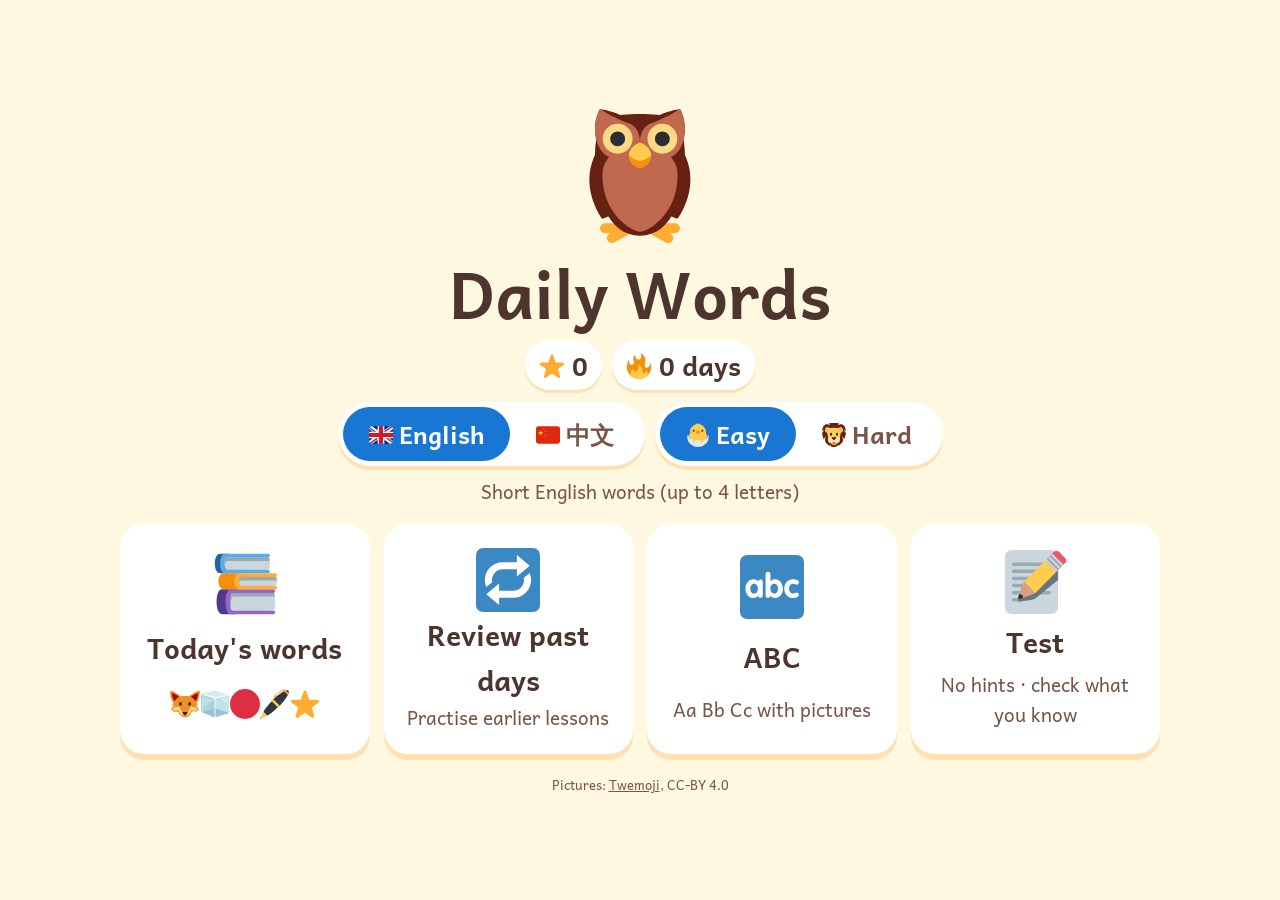
==== commit 394fadc2: "Daily Words: wait for speech before "I'm ready"; add no-hints tests - Chinese learn step: "I'm ready" ====
--- a/daily-words/index.html
+++ b/daily-words/index.html
@@ -41,6 +41,9 @@
     </button>
     <button class="menu-card" id="m-abc">
       <span class="m-pic">🔤</span><b>ABC</b><small>Aa Bb Cc with pictures</small>
+    </button>
+    <button class="menu-card" id="m-exam">
+      <span class="m-pic">📝</span><b>Test</b><small id="exam-best">No hints · check what you know</small>
     </button>
   </div>
   <p class="credit">Pictures: <a href="https://github.com/jdecked/twemoji" target="_blank" rel="noopener">Twemoji</a>, CC-BY 4.0</p>
@@ -95,6 +98,43 @@
   </div>
 </main>
 
+<!-- ============ Test (no hints) ============ -->
+<main id="exam" class="screen">
+  <header class="topbar">
+    <button class="round home-btn" aria-label="Home">🏠</button>
+    <div id="exam-dots" aria-hidden="true"></div>
+    <span class="pill" id="exam-stars">⭐ 0</span>
+  </header>
+  <div class="note voice-note" hidden></div>
+  <div class="stage" id="exam-stage">
+    <section class="picture">
+      <button id="exam-pic" class="pic-card" aria-label="Hear the question again"></button>
+      <div id="exam-word" class="word-info"></div>
+    </section>
+    <section class="spell">
+      <div id="exam-prompt" class="prompt"></div>
+      <div class="slots-row">
+        <div id="exam-slots" aria-hidden="true"></div>
+        <button class="round" id="exam-undo" aria-label="Take back the last one" hidden>⌫</button>
+      </div>
+      <div id="exam-tiles"></div>
+      <div id="exam-msg" class="msg" aria-live="polite"></div>
+      <button id="exam-check" class="big alt" hidden>Check ✓</button>
+      <button id="exam-next" class="big" hidden>Next ➜</button>
+    </section>
+  </div>
+  <div id="exam-results" class="results" hidden>
+    <h1 id="exam-score"></h1>
+    <p id="exam-verdict"></p>
+    <p id="exam-missed-title" class="caption">Words to practise · tap to hear:</p>
+    <div id="exam-missed"></div>
+    <div class="buttons">
+      <button class="big" id="exam-again">🔁 Try again</button>
+      <button class="big home home-btn">🏠 Home</button>
+    </div>
+  </div>
+</main>
+
 <!-- ============ Alphabet ============ -->
 <main id="abc" class="screen">
   <header class="topbar">
@@ -102,7 +142,10 @@
     <h2>ABC</h2>
     <span class="spacer"></span>
   </header>
-  <button class="big alt" id="abc-game-btn">🎮 Letter game</button>
+  <div class="buttons">
+    <button class="big alt" id="abc-game-btn">🎮 Letter game</button>
+    <button class="big" id="abc-test-btn">📝 Letter test</button>
+  </div>
   <div id="abc-grid" class="abc-grid"></div>
 </main>
 
--- a/daily-words/style.css
+++ b/daily-words/style.css
@@ -45,7 +45,7 @@
           padding: max(12px, env(safe-area-inset-top)) max(16px, env(safe-area-inset-right))
                    max(16px, env(safe-area-inset-bottom)) max(16px, env(safe-area-inset-left)); }
 .screen.on { display: flex; flex-direction: column; align-items: center; justify-content: center; gap: 12px; }
-#play.on, #days.on, #abc.on, #letter.on, #abcgame.on { justify-content: flex-start; }
+#play.on, #days.on, #abc.on, #letter.on, #abcgame.on, #exam.on { justify-content: flex-start; }
 h1 { font-size: clamp(32px, 7vw, 56px); margin: 0; line-height: 1.1; }
 h2 { font-size: clamp(22px, 5vw, 34px); margin: 0; }
 p { font-size: clamp(18px, 3.4vw, 24px); margin: 0; }
@@ -62,9 +62,10 @@
 .round { width: 52px; height: 52px; flex: none; border-radius: 50%; border: none; background: var(--card);
          box-shadow: 0 4px 0 var(--card-edge); font-size: 26px; display: inline-flex; align-items: center; justify-content: center; }
 .round:active { transform: translateY(3px); box-shadow: 0 1px 0 var(--card-edge); }
-#dots, #game-dots { display: flex; gap: 8px; align-items: center; font-size: 26px; }
+#dots, #game-dots, #exam-dots { display: flex; gap: 8px; align-items: center; font-size: 26px; }
 .dot { width: clamp(14px, 3vw, 20px); height: clamp(14px, 3vw, 20px); border-radius: 50%; background: var(--card-edge); }
 .dot.done { background: var(--good-soft); }
+.dot.miss { background: var(--wrong); }
 .dot.now { outline: 3px solid var(--go); outline-offset: 2px; }
 
 /* Buttons */
@@ -72,6 +73,9 @@
        border: none; background: var(--go); color: #fff; box-shadow: 0 6px 0 var(--go-edge); }
 .big:active { transform: translateY(4px); box-shadow: 0 2px 0 var(--go-edge); }
 .big.alt { background: var(--alt); box-shadow: 0 6px 0 var(--alt-edge); }
+/* "I'm ready" while the word is still being read out */
+.big:disabled { opacity: .5; filter: grayscale(.4); cursor: default; transform: none; }
+button:disabled { cursor: default; }
 .big.home { background: var(--card); color: var(--ink); box-shadow: 0 6px 0 var(--card-edge); }
 .buttons { display: flex; flex-wrap: wrap; justify-content: center; gap: 12px; margin-top: 8px; }
 
@@ -114,23 +118,33 @@
 .word-info .hanzi { font-size: clamp(40px, min(12vw, 8vh), 80px); font-weight: 700; }
 .word-info .pinyin { font-size: clamp(22px, 4.6vw, 32px); color: var(--tile); font-weight: 700; }
 .word-info .meaning { font-size: clamp(18px, 4vw, 26px); color: var(--muted); }
+.word-info .sentence { display: flex; flex-direction: column; align-items: center; gap: 2px; margin-top: 10px;
+                       background: var(--card); border-radius: 16px; padding: 8px 16px; box-shadow: 0 4px 0 var(--card-edge); max-width: 92vw; }
+.word-info .s-zh { font-family: var(--zh); font-size: clamp(22px, 4.6vw, 30px); font-weight: 700; }
+.word-info .s-py { font-size: clamp(16px, 3.4vw, 21px); color: var(--tile); font-weight: 700; }
+.word-info .s-en { font-size: clamp(15px, 3.2vw, 19px); color: var(--muted); }
 .hint-text { font-size: clamp(15px, 2.8vw, 19px); color: var(--muted); }
 .kbd { display: none; }
 .prompt { font-size: clamp(20px, 4.4vw, 28px); font-weight: 700; }
 .prompt:empty { display: none; }
 
 .spell { display: flex; flex-direction: column; align-items: center; gap: clamp(8px, 1.8vh, 18px); width: 100%; }
-#slots { display: flex; justify-content: center; gap: var(--gap); }
-#slots:empty { display: none; }
+#slots, #exam-slots { display: flex; justify-content: center; gap: var(--gap); }
+#slots:empty, #exam-slots:empty { display: none; }
 .slot { width: var(--slot-w); min-height: calc(var(--slot-w) * 1.15); border-bottom: 6px solid var(--line);
         font-size: var(--slot-font); line-height: 1; color: var(--guide); font-weight: 700;
         display: flex; flex-direction: column; align-items: center; justify-content: flex-end; padding-bottom: 4px; }
 .slot small { font-size: clamp(13px, 3vw, 18px); color: var(--muted); font-family: "Andika", sans-serif; margin-top: 2px; }
 .slot.filled { color: var(--good); border-color: var(--good-soft); }
 .slot.filled .ch { animation: pop .25s; display: inline-block; }
-
-#tiles { display: flex; flex-wrap: wrap; justify-content: center; gap: var(--gap); min-height: calc(var(--tile-size) + 8px); max-width: 680px; }
-#tiles:empty { display: none; }
+/* Read-back after a correct answer: each letter lights up as it is spoken, then the whole word */
+.slot { transition: transform .15s, color .15s, border-color .15s; }
+.slot.reading { transform: scale(1.18) translateY(-4px); color: var(--go); border-color: var(--go); }
+#slots.read-all .slot { color: var(--good); border-color: var(--good); animation: glow .7s; }
+@keyframes glow { 50% { transform: scale(1.1); } }
+
+#tiles, #exam-tiles { display: flex; flex-wrap: wrap; justify-content: center; gap: var(--gap); min-height: calc(var(--tile-size) + 8px); max-width: 680px; }
+#tiles:empty, #exam-tiles:empty { display: none; }
 .tile { font-size: var(--tile-font); font-weight: 700; width: var(--tile-size); height: var(--tile-size);
         border: none; border-radius: 22%; background: var(--tile); color: #fff; box-shadow: 0 6px 0 var(--tile-edge); }
 .tile.zh { font-weight: 700; }
@@ -144,13 +158,15 @@
           padding: clamp(8px, 1.6vh, 14px); box-shadow: 0 6px 0 var(--card-edge); min-width: 64px; }
 .choice:active { transform: translateY(4px); box-shadow: 0 2px 0 var(--card-edge); }
 .choice.right { background: #c8e6c9; box-shadow: 0 6px 0 var(--good-soft); }
+.choice.wrong-final { background: #ffcdd2; box-shadow: 0 6px 0 var(--wrong); }
+.choice:disabled, .tile:disabled { transform: none; }
 .choice.hint { animation: pulse 1s infinite; box-shadow: 0 6px 0 var(--hint-edge); background: #fff3cd; }
 
 #msg, .msg { font-size: clamp(24px, 5vw, 36px); font-weight: 700; min-height: 1.3em; }
 #next { visibility: hidden; }
 
 /* ---------- Done ---------- */
-#learned { display: flex; flex-wrap: wrap; justify-content: center; gap: 12px; width: 100%; max-width: 820px; margin: 8px 0; }
+#learned, #exam-missed { display: flex; flex-wrap: wrap; justify-content: center; gap: 12px; width: 100%; max-width: 820px; margin: 8px 0; }
 .learned { flex: 0 0 clamp(100px, 28vw, 150px); background: var(--card); border-radius: 20px; padding: 10px;
            font-size: clamp(18px, 4vw, 24px); border: none; box-shadow: 0 5px 0 var(--card-edge); display: flex; flex-direction: column; align-items: center; }
 .learned .lp { font-size: clamp(44px, 10vw, 64px); line-height: 1.15; }
@@ -243,3 +259,23 @@
 @keyframes shake { 0%,100% { transform: translateX(0); } 25% { transform: translateX(-8px); } 75% { transform: translateX(8px); } }
 @keyframes pulse { 50% { transform: scale(1.1); } }
 @keyframes bounce { 30% { transform: translateY(-16px) scale(1.05); } 60% { transform: translateY(0); } }
+
+/* ---------- Test ---------- */
+.slots-row { display: flex; align-items: flex-end; justify-content: center; gap: var(--gap); }
+#exam-slots .slot { color: var(--ink); }
+.slot.placed { border-color: var(--tile); }
+.slot.good { color: var(--good); border-color: var(--good-soft); }
+.slot.bad { color: var(--wrong); border-color: var(--wrong); }
+.word-info .read-word { font-size: clamp(56px, min(16vw, 12vh), 120px); font-weight: 700; letter-spacing: 4px; line-height: 1.1;
+                        background: var(--card); border-radius: 28px; padding: 8px 28px; box-shadow: 0 6px 0 var(--card-edge); }
+.word-info .answer-word { font-size: clamp(36px, 9vw, 64px); font-weight: 700; color: var(--good); letter-spacing: 2px; }
+.results { display: flex; flex-direction: column; align-items: center; gap: 12px; width: 100%; margin: auto 0; }
+@media (min-width: 720px) {
+  .menu { grid-template-columns: repeat(2, 1fr); }
+}
+@media (min-width: 1000px) {
+  .menu { grid-template-columns: repeat(4, 1fr); max-width: 1040px; }
+}
+@media (orientation: landscape) and (max-height: 500px) {
+  .menu { grid-template-columns: repeat(4, 1fr); }
+}
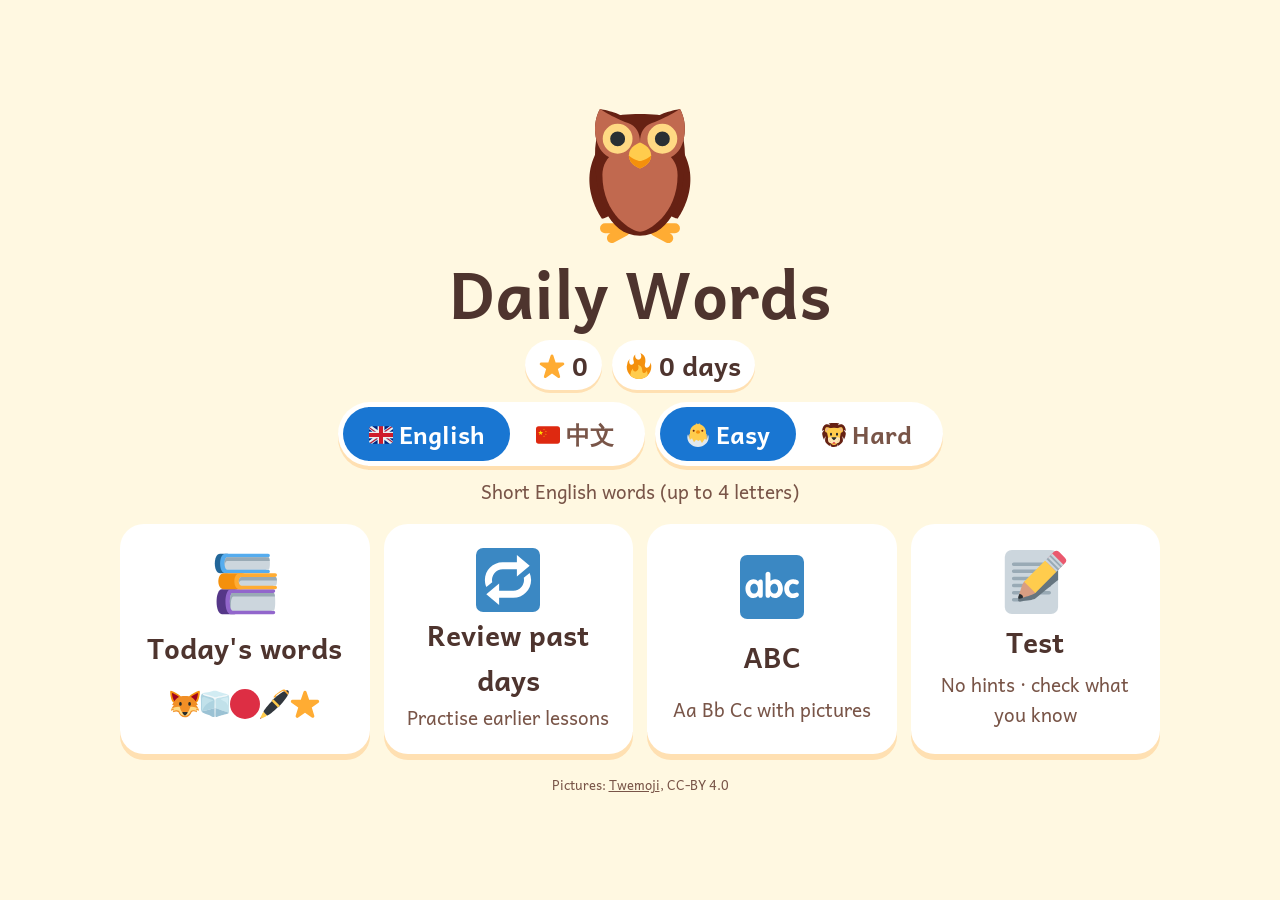
==== commit 673862dc: "Daily Words: ABC cards play through by themselves After a letter is read out, the next card slides i" ====
--- a/daily-words/index.html
+++ b/daily-words/index.html
@@ -153,7 +153,10 @@
 <main id="letter" class="screen">
   <header class="topbar">
     <button class="round" id="letter-back" aria-label="Back to ABC">🔤</button>
-    <span class="pill" id="letter-count"></span>
+    <div class="letter-tools">
+      <span class="pill" id="letter-count"></span>
+      <button class="round" id="auto-btn" aria-pressed="true" aria-label="Pause auto-play">⏸️</button>
+    </div>
     <button class="round home-btn" aria-label="Home">🏠</button>
   </header>
   <div class="letter-stage">
--- a/daily-words/style.css
+++ b/daily-words/style.css
@@ -279,3 +279,9 @@
 @media (orientation: landscape) and (max-height: 500px) {
   .menu { grid-template-columns: repeat(4, 1fr); }
 }
+
+/* ---------- ABC auto-play ---------- */
+.letter-tools { display: flex; align-items: center; gap: 8px; }
+#auto-btn.on { background: #e8f5e9; box-shadow: 0 4px 0 var(--good-soft); }
+.letter-card.slide { animation: slide-in .45s ease-out; }
+@keyframes slide-in { from { transform: translateX(40px); opacity: 0; } to { transform: none; opacity: 1; } }
